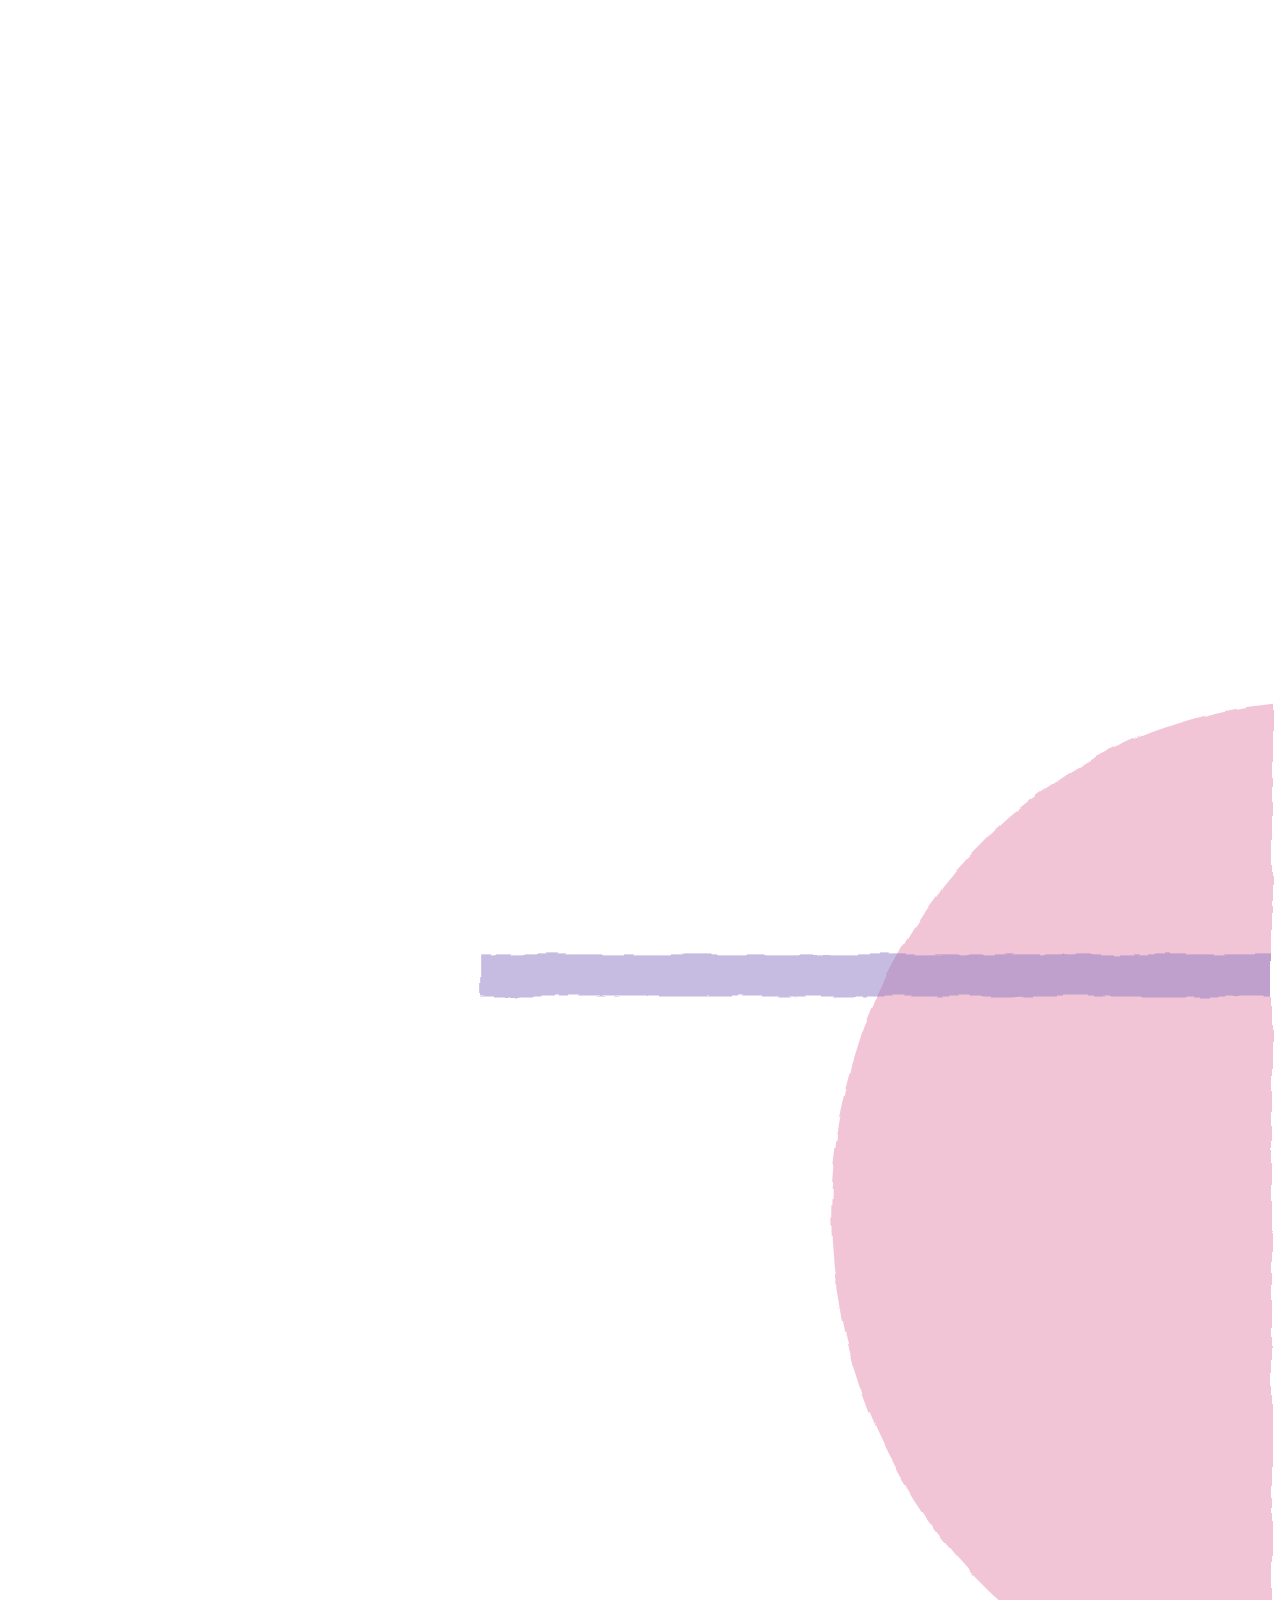
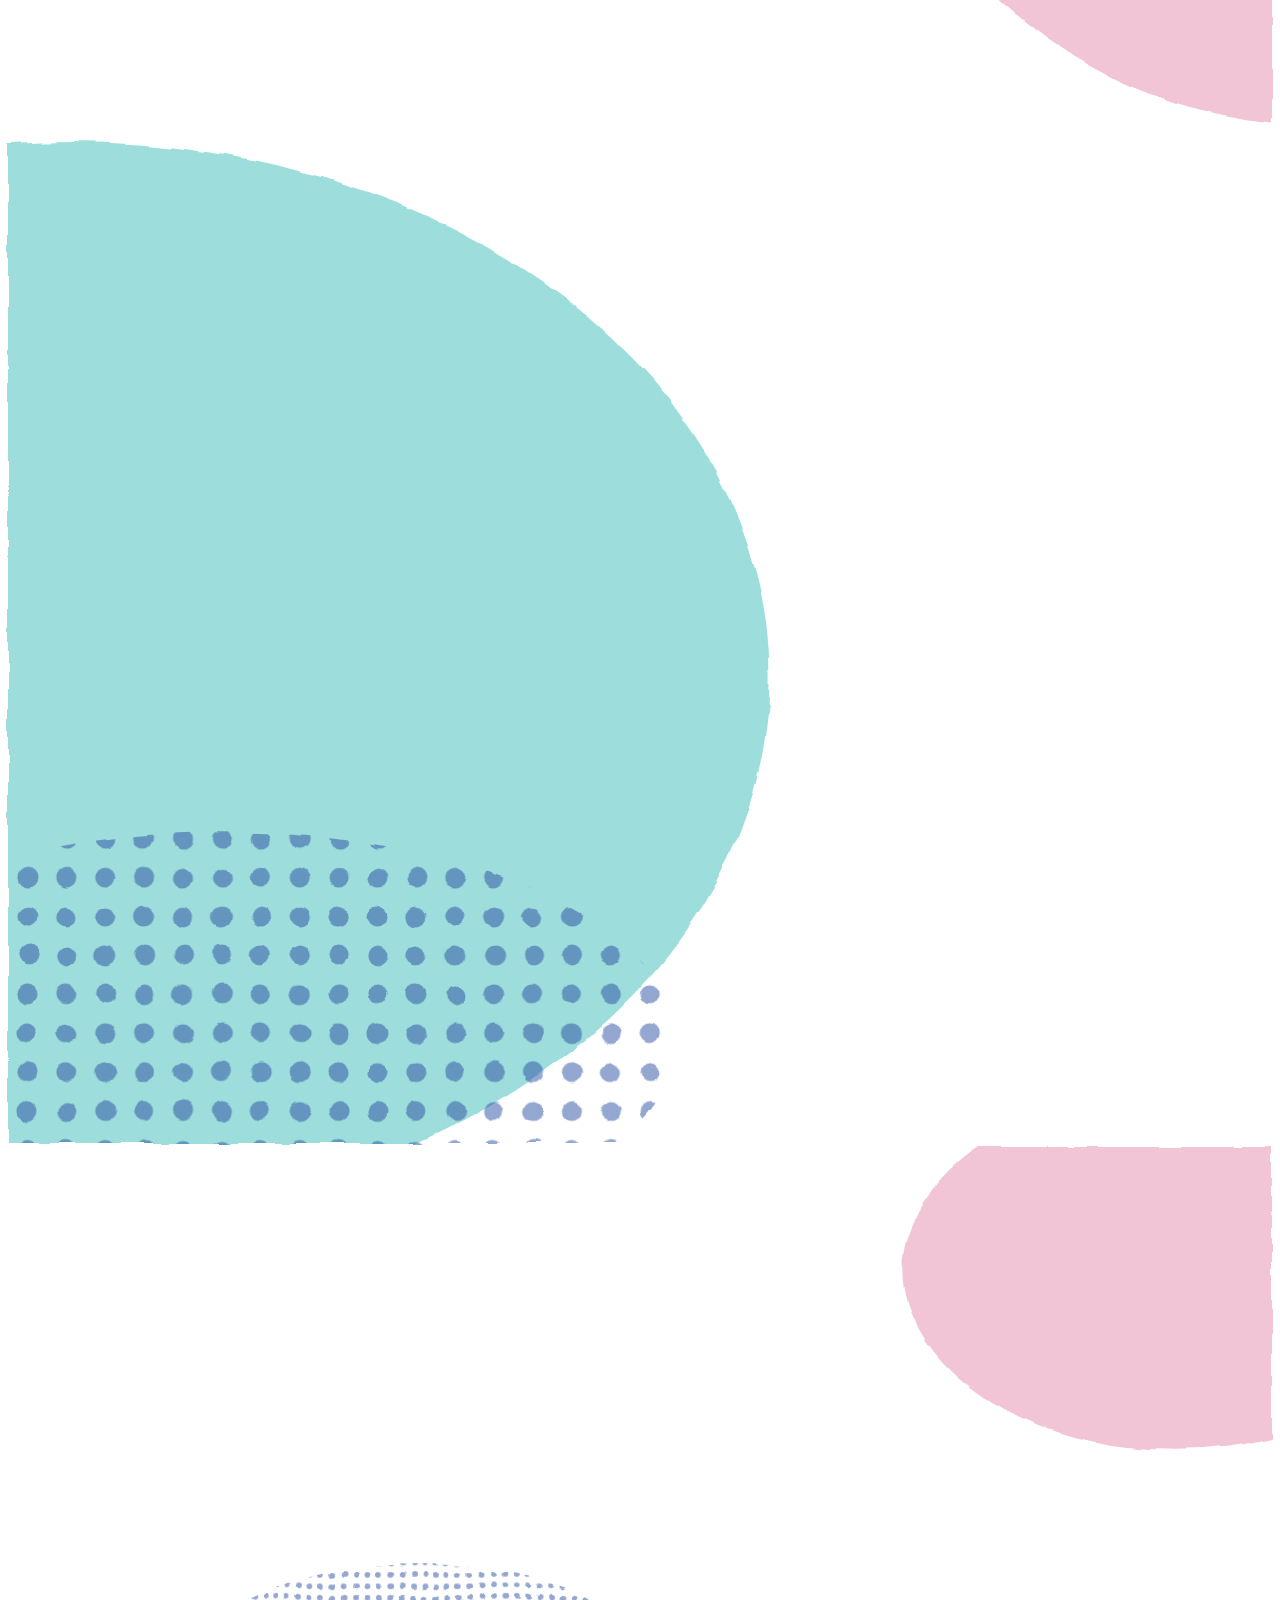
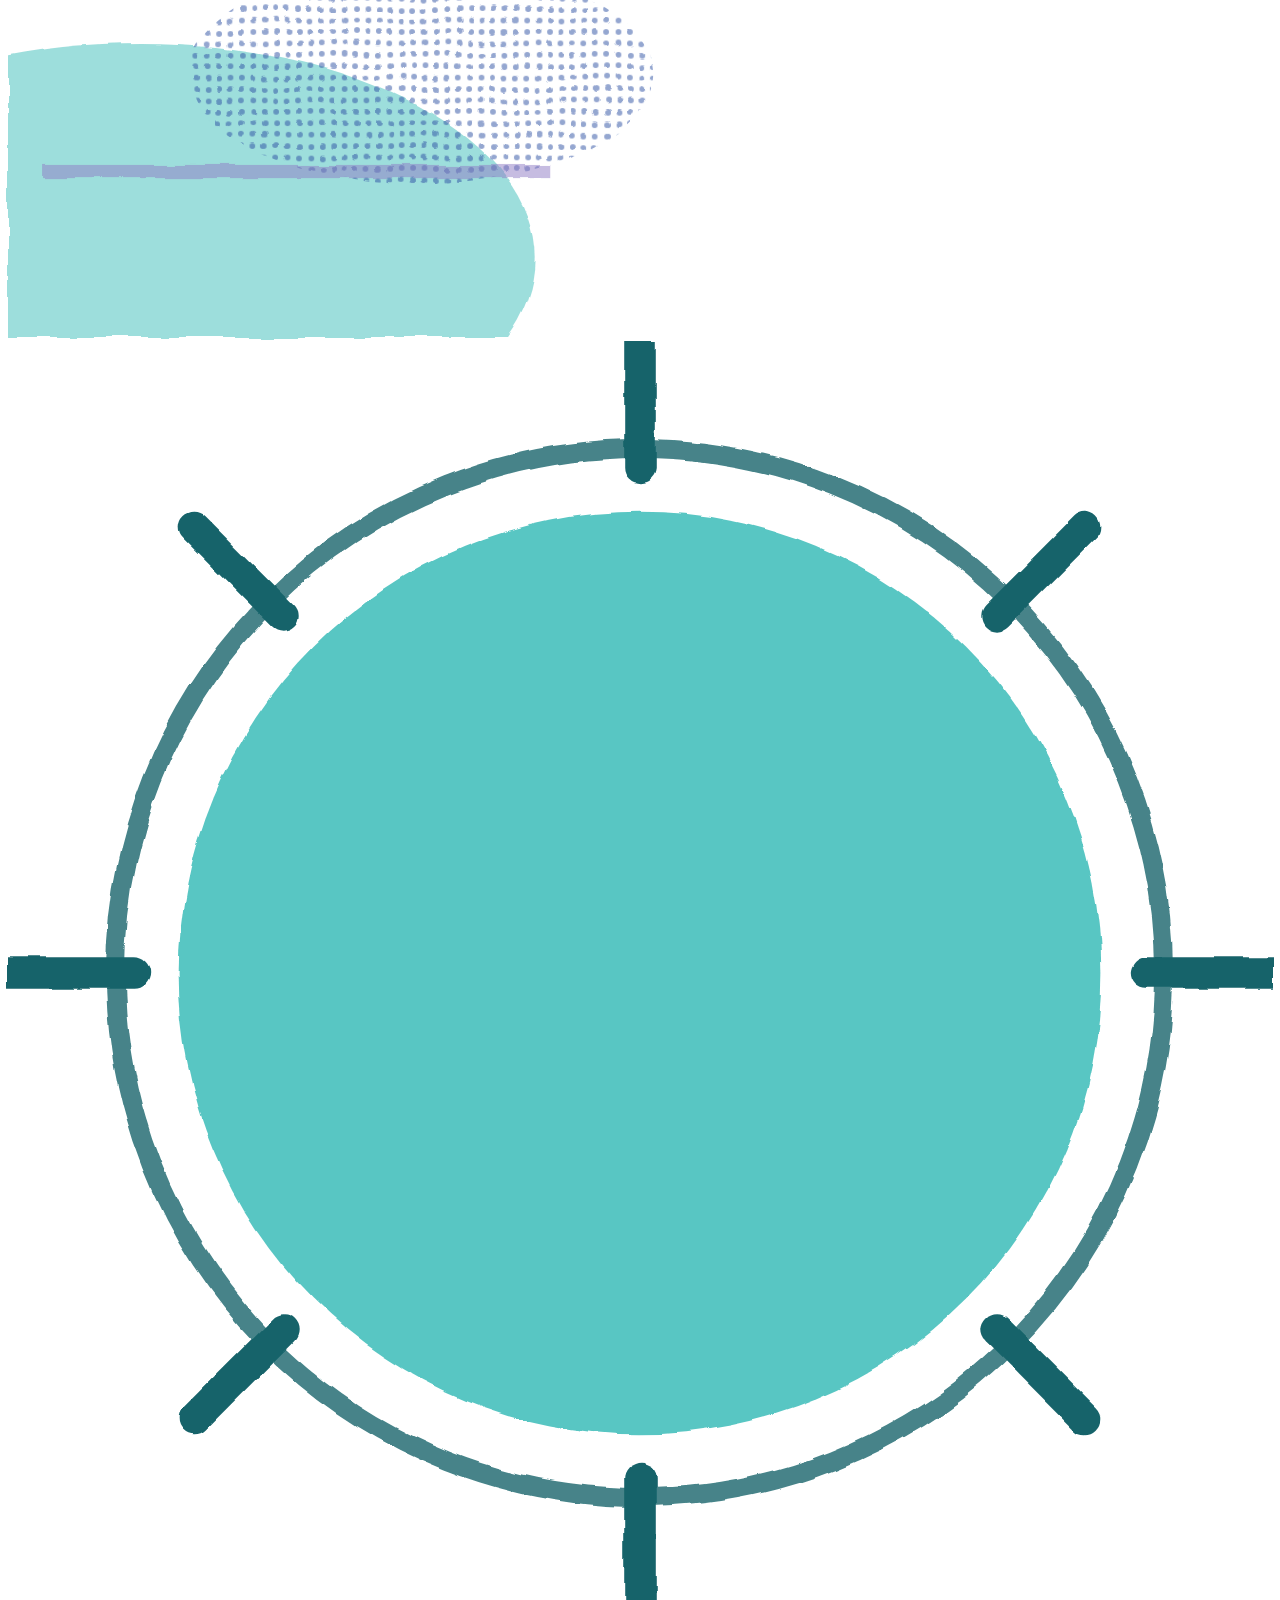
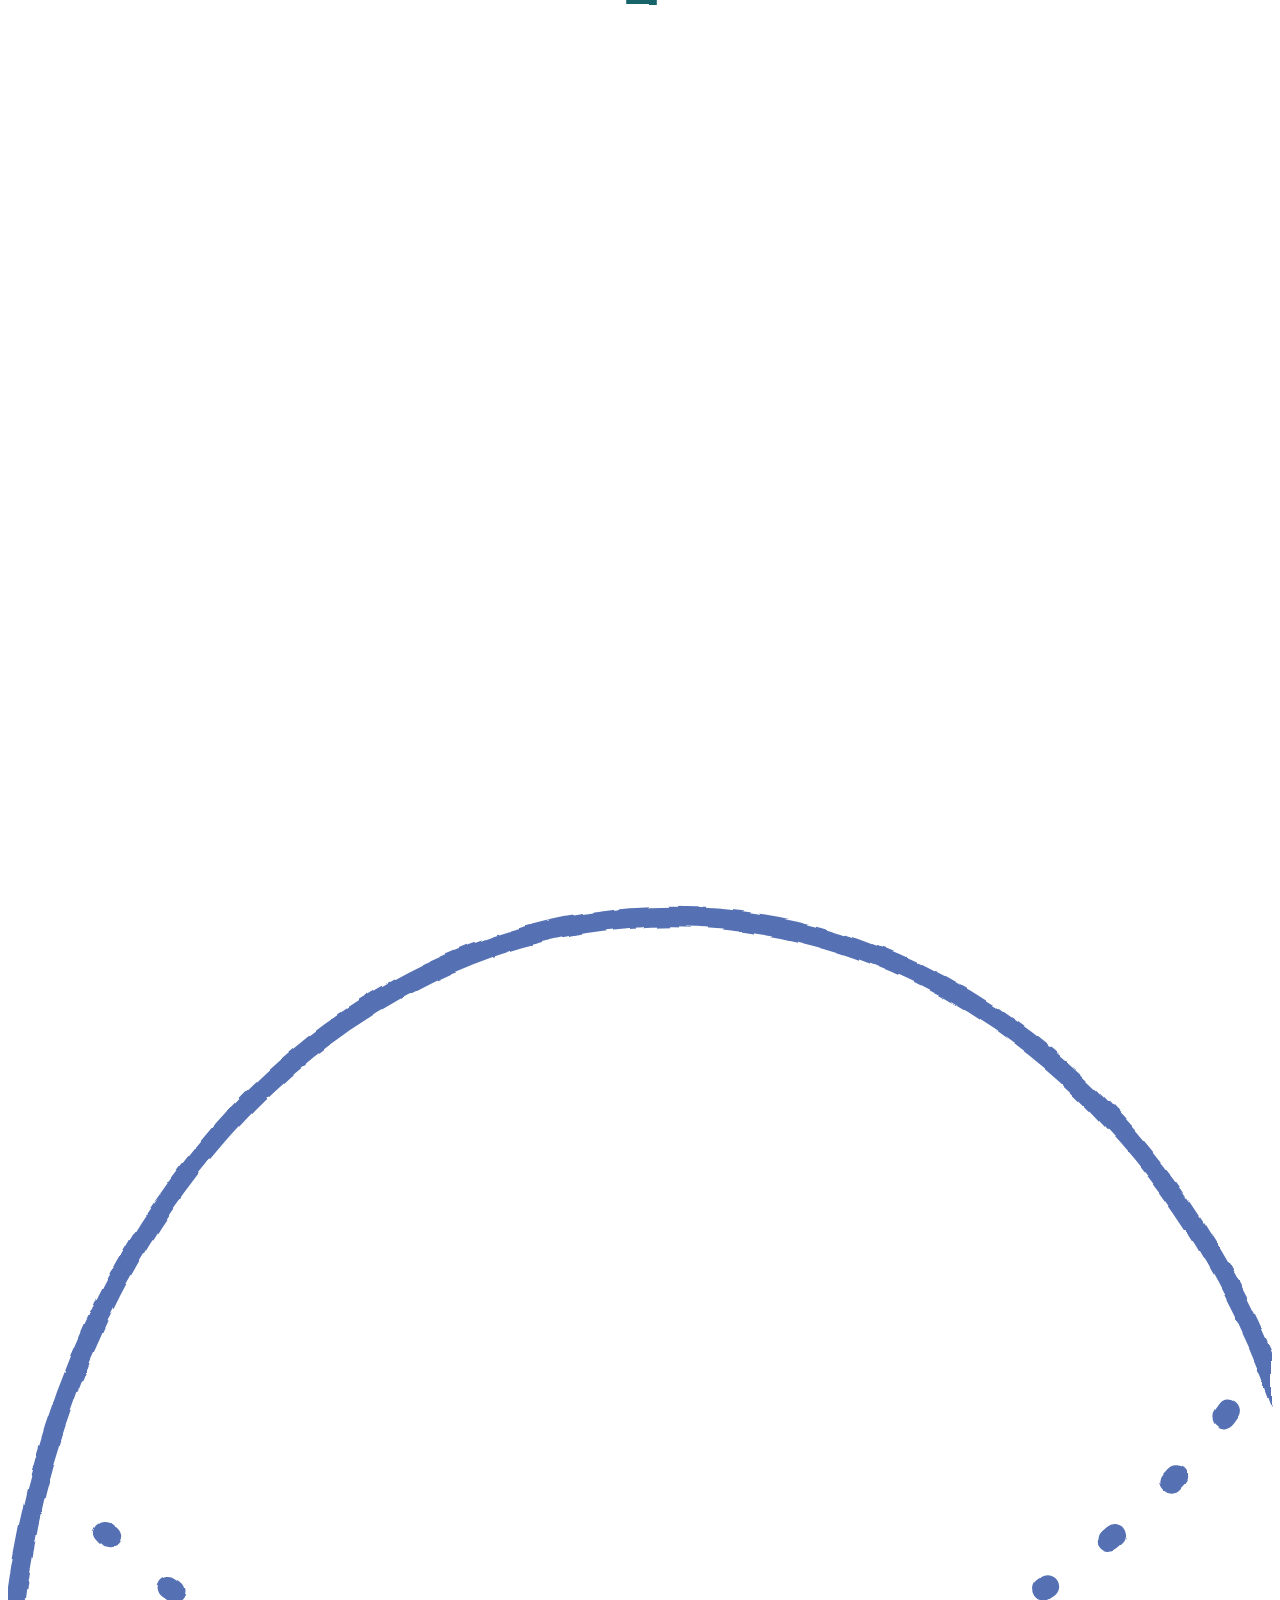
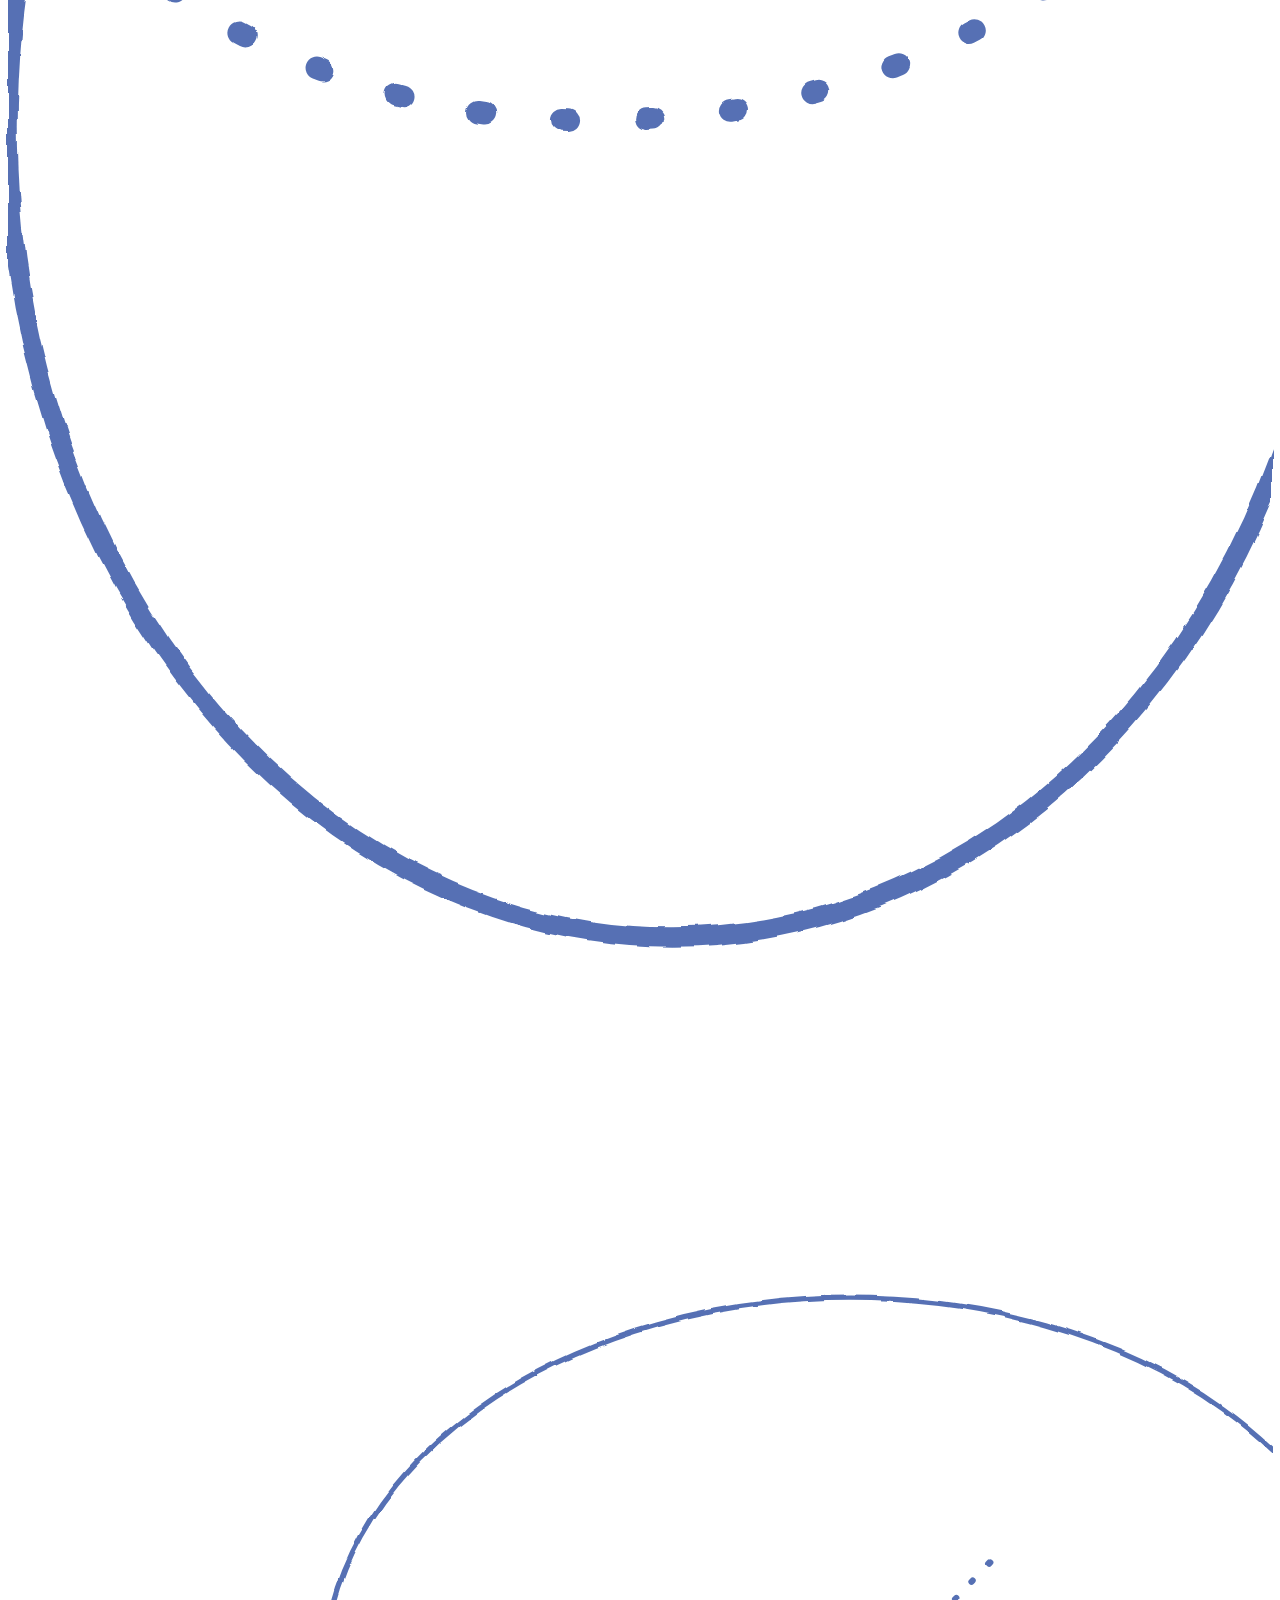
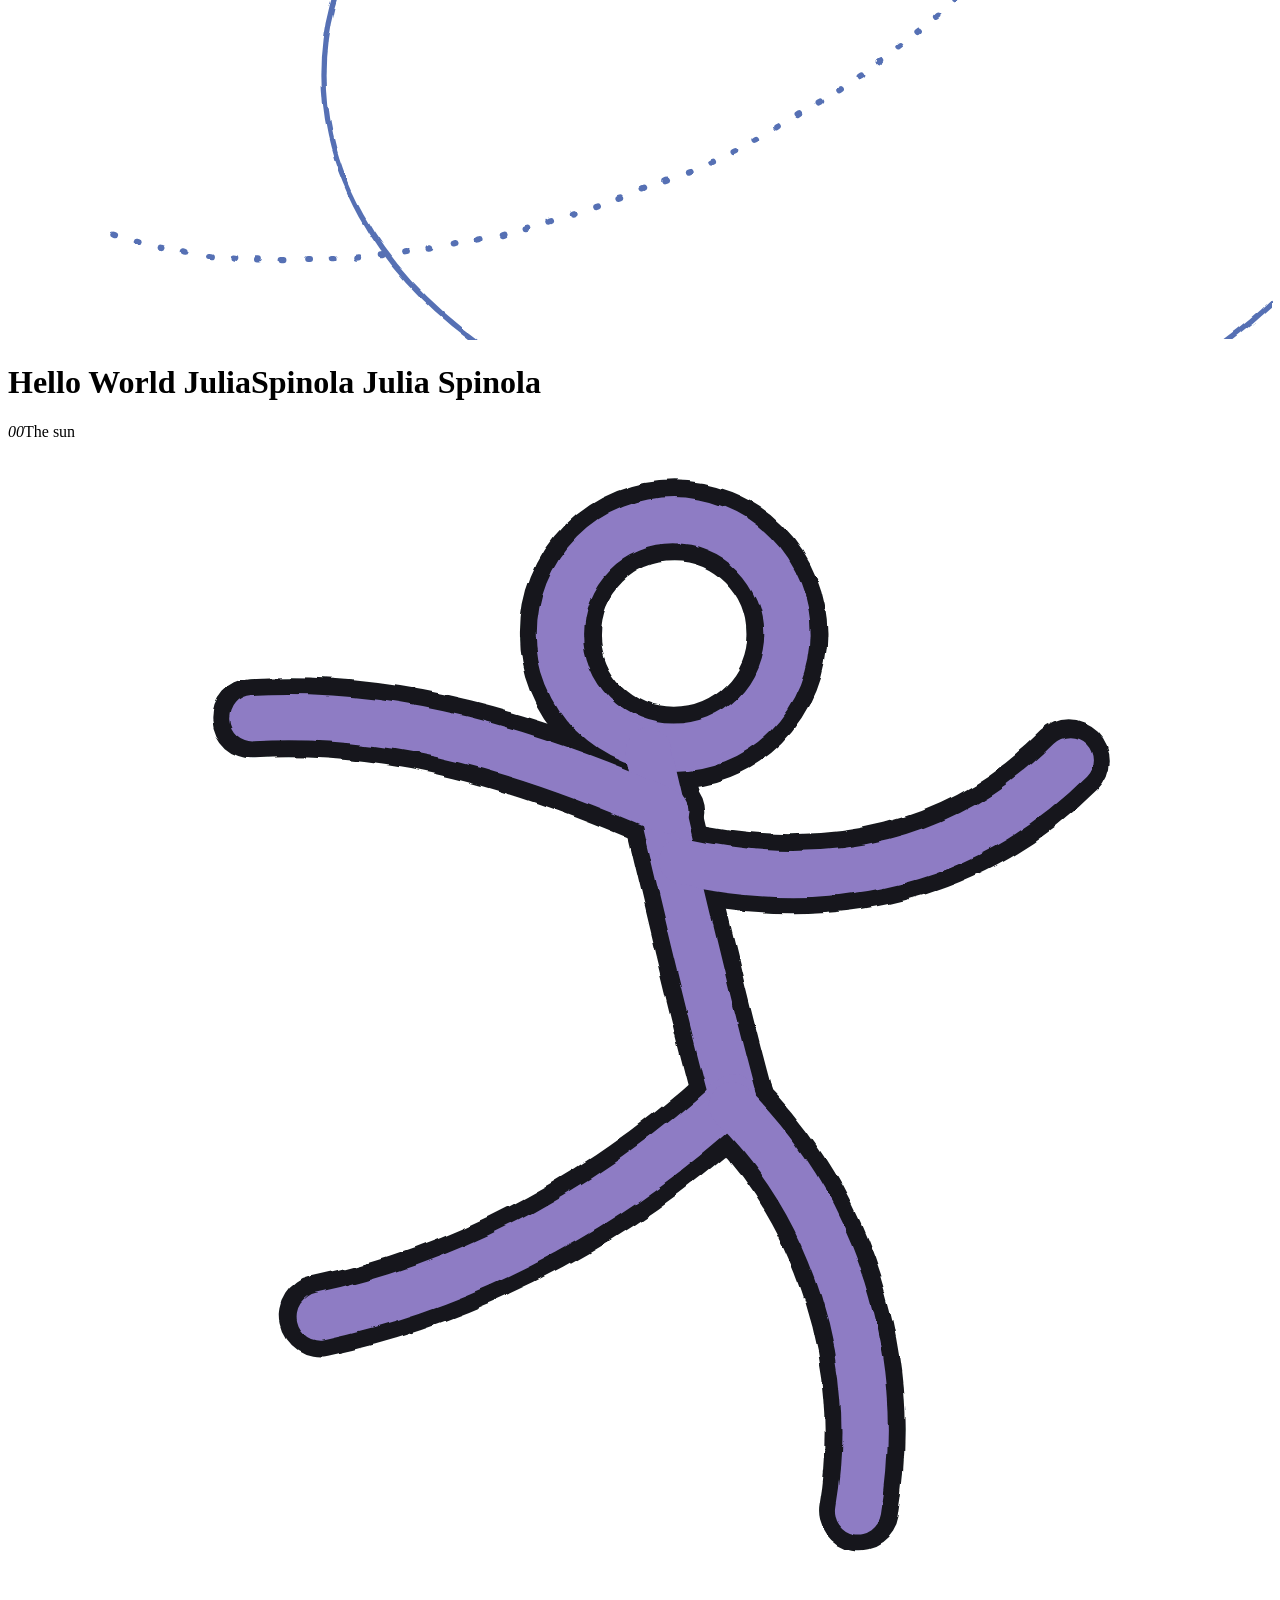
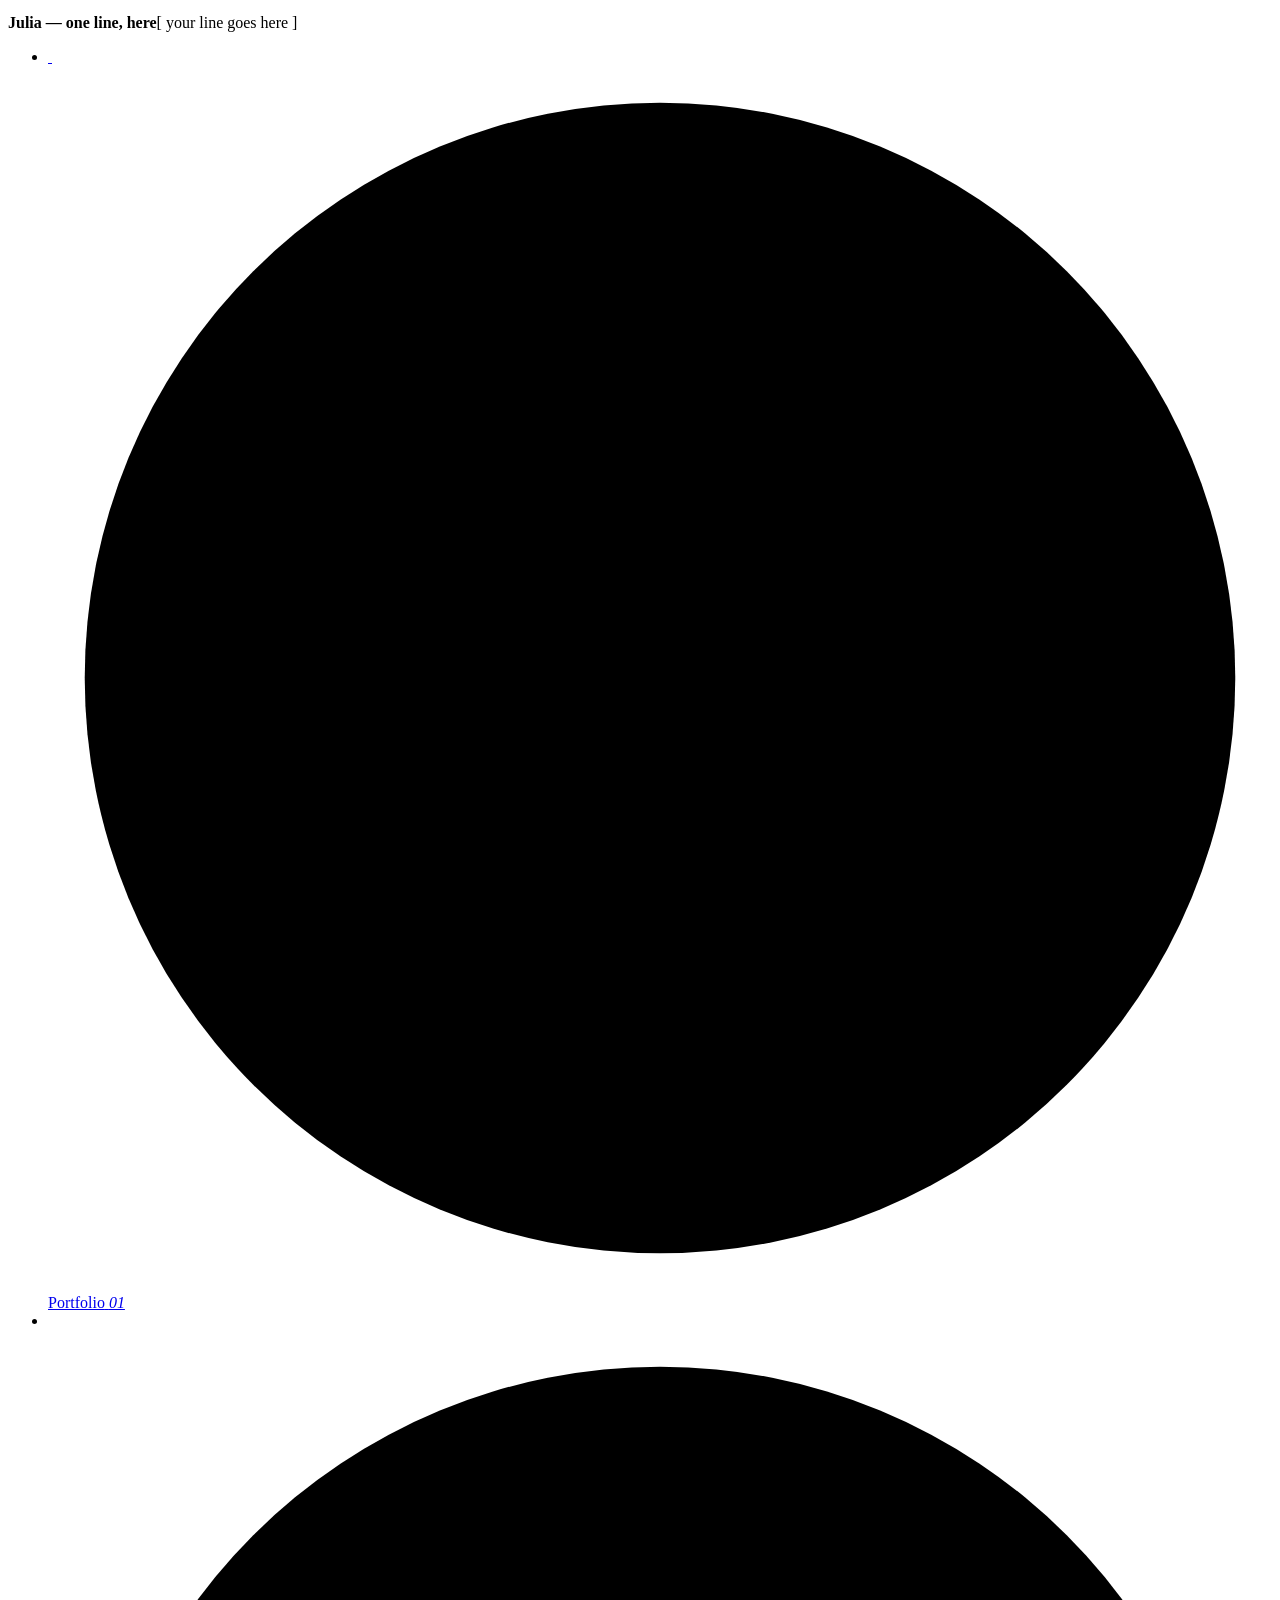
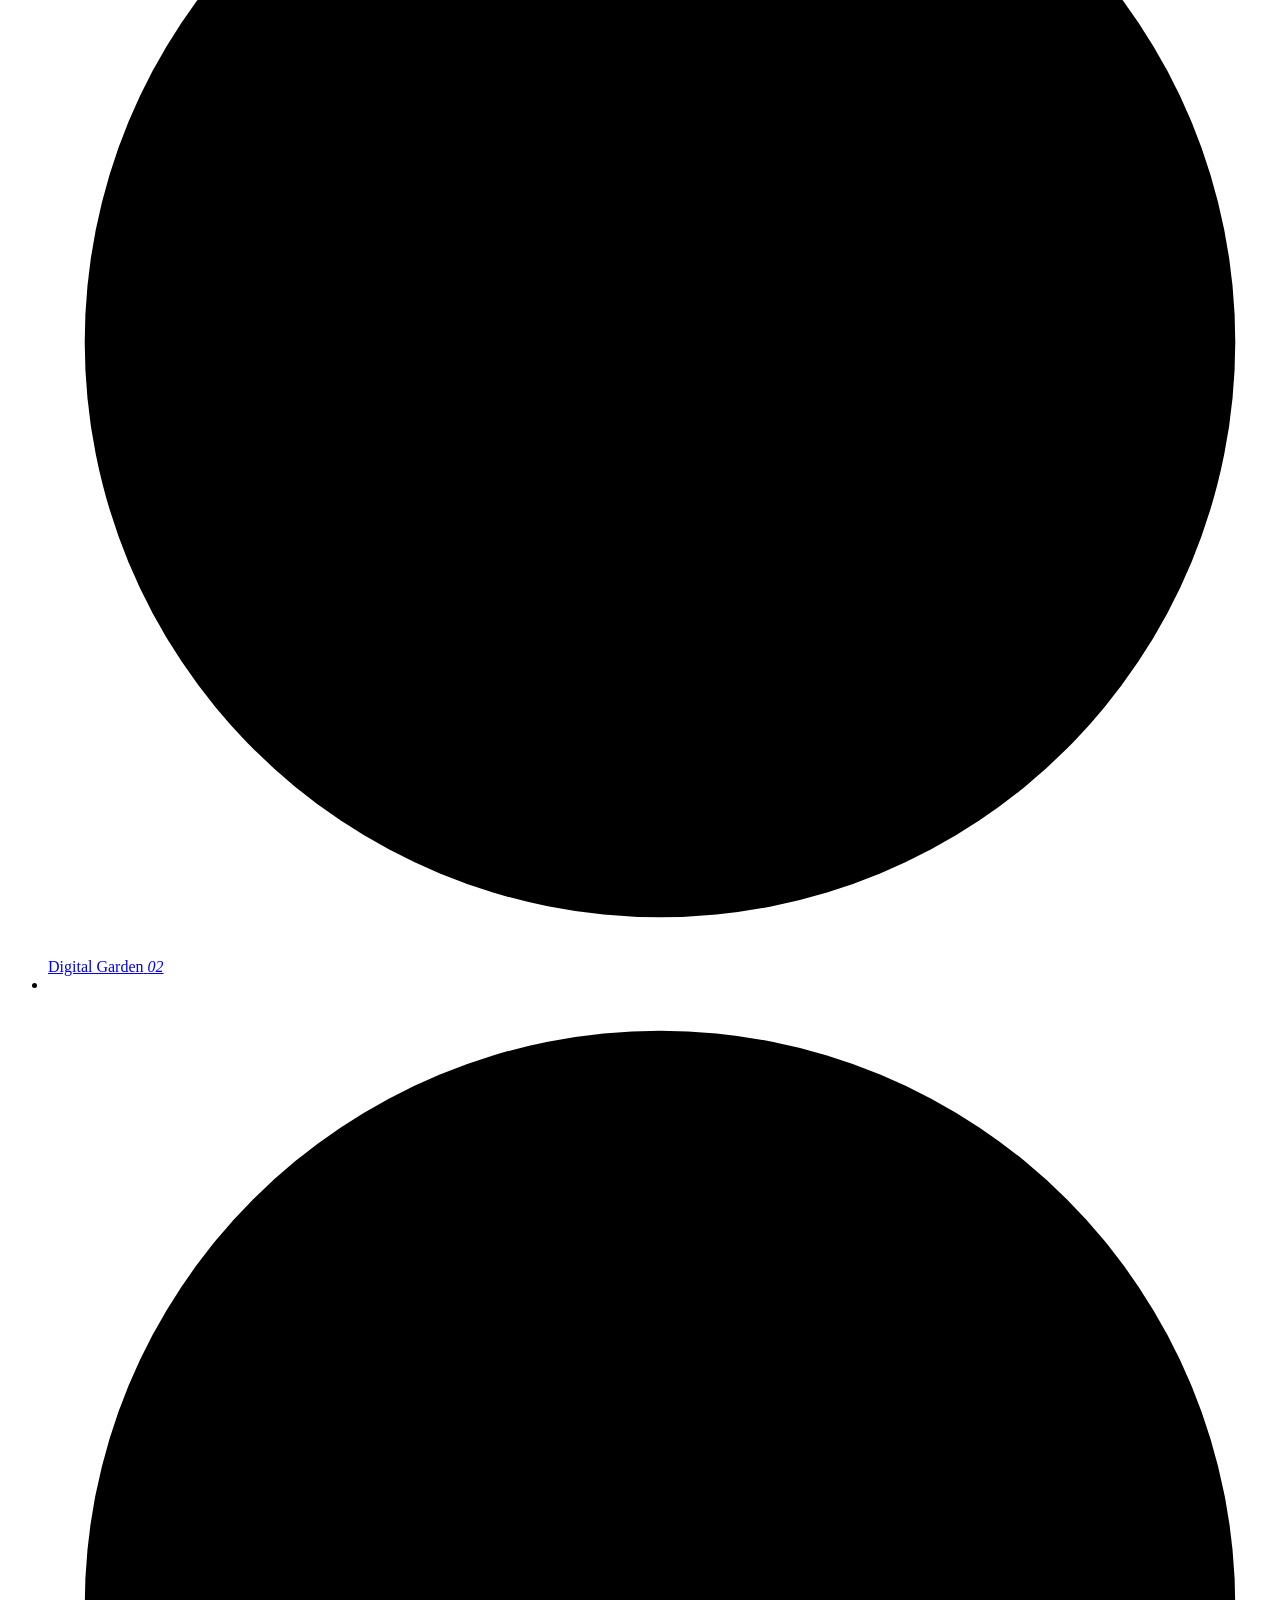
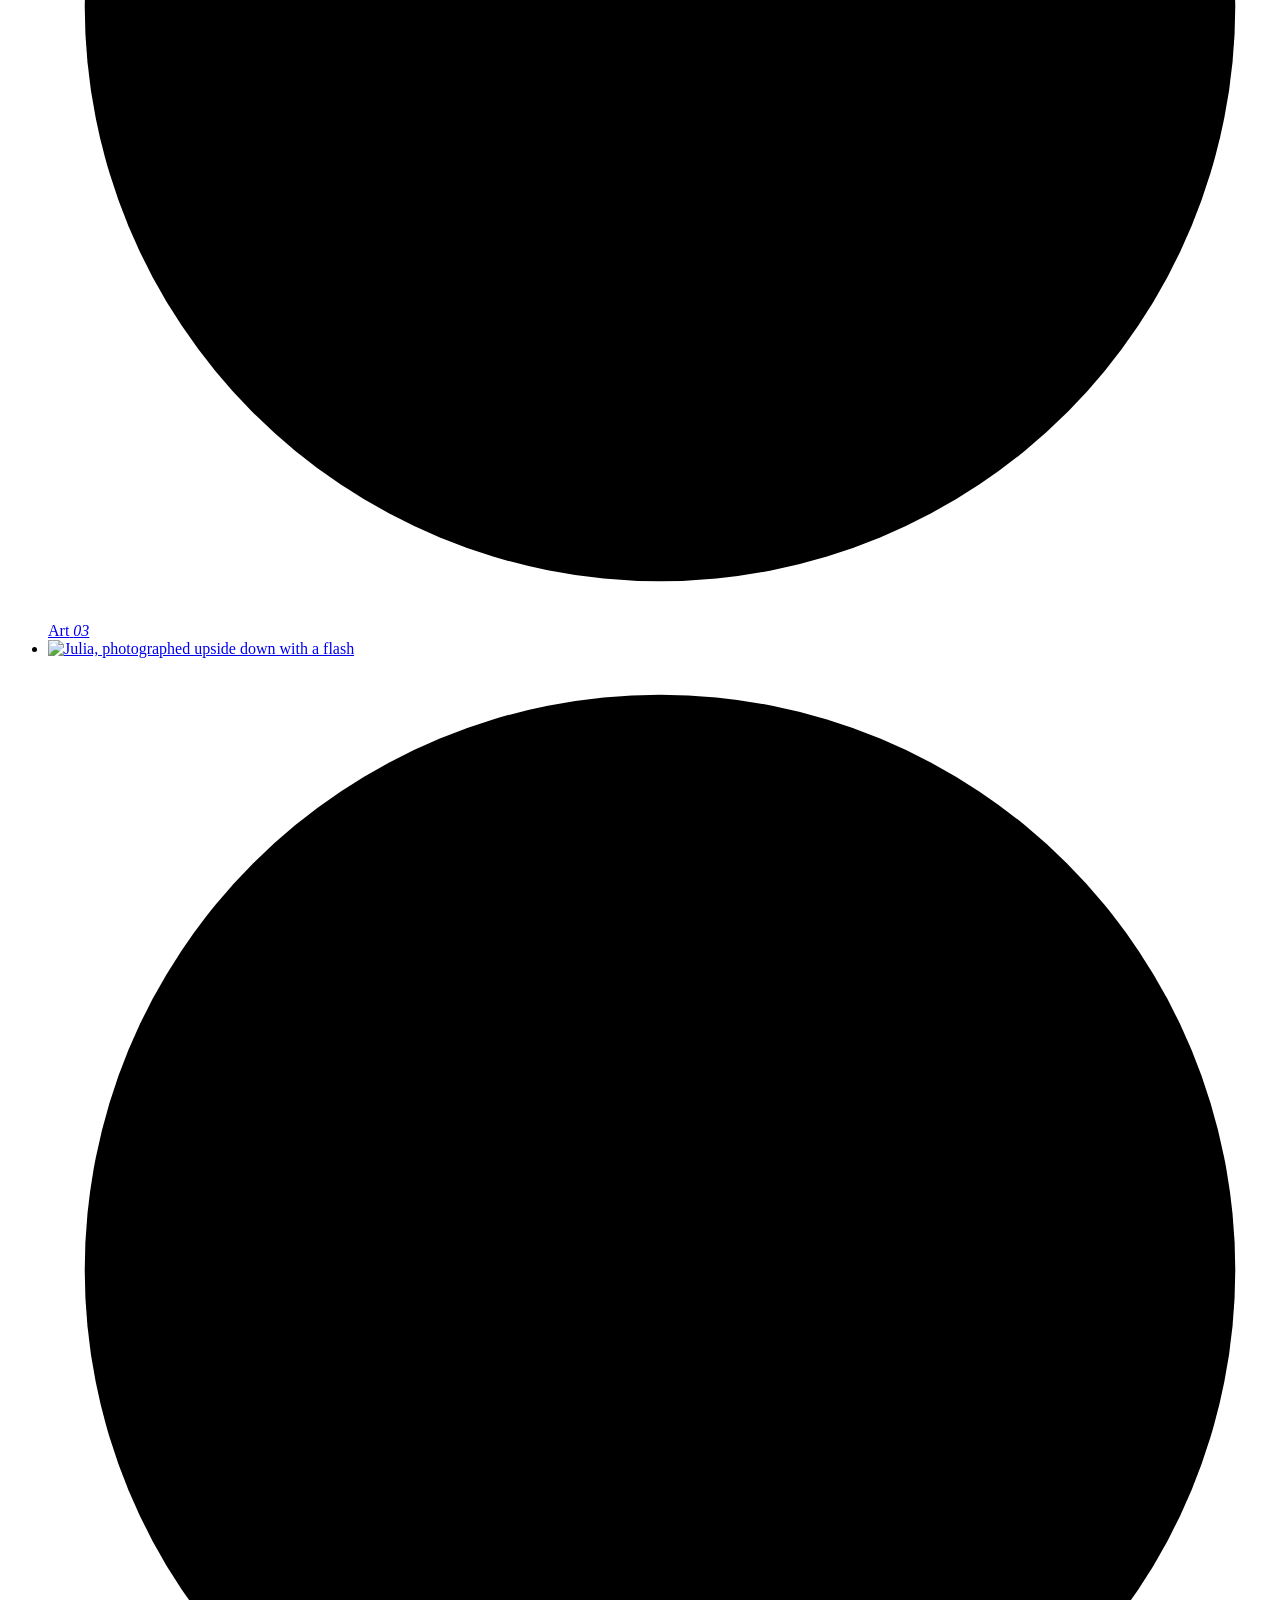
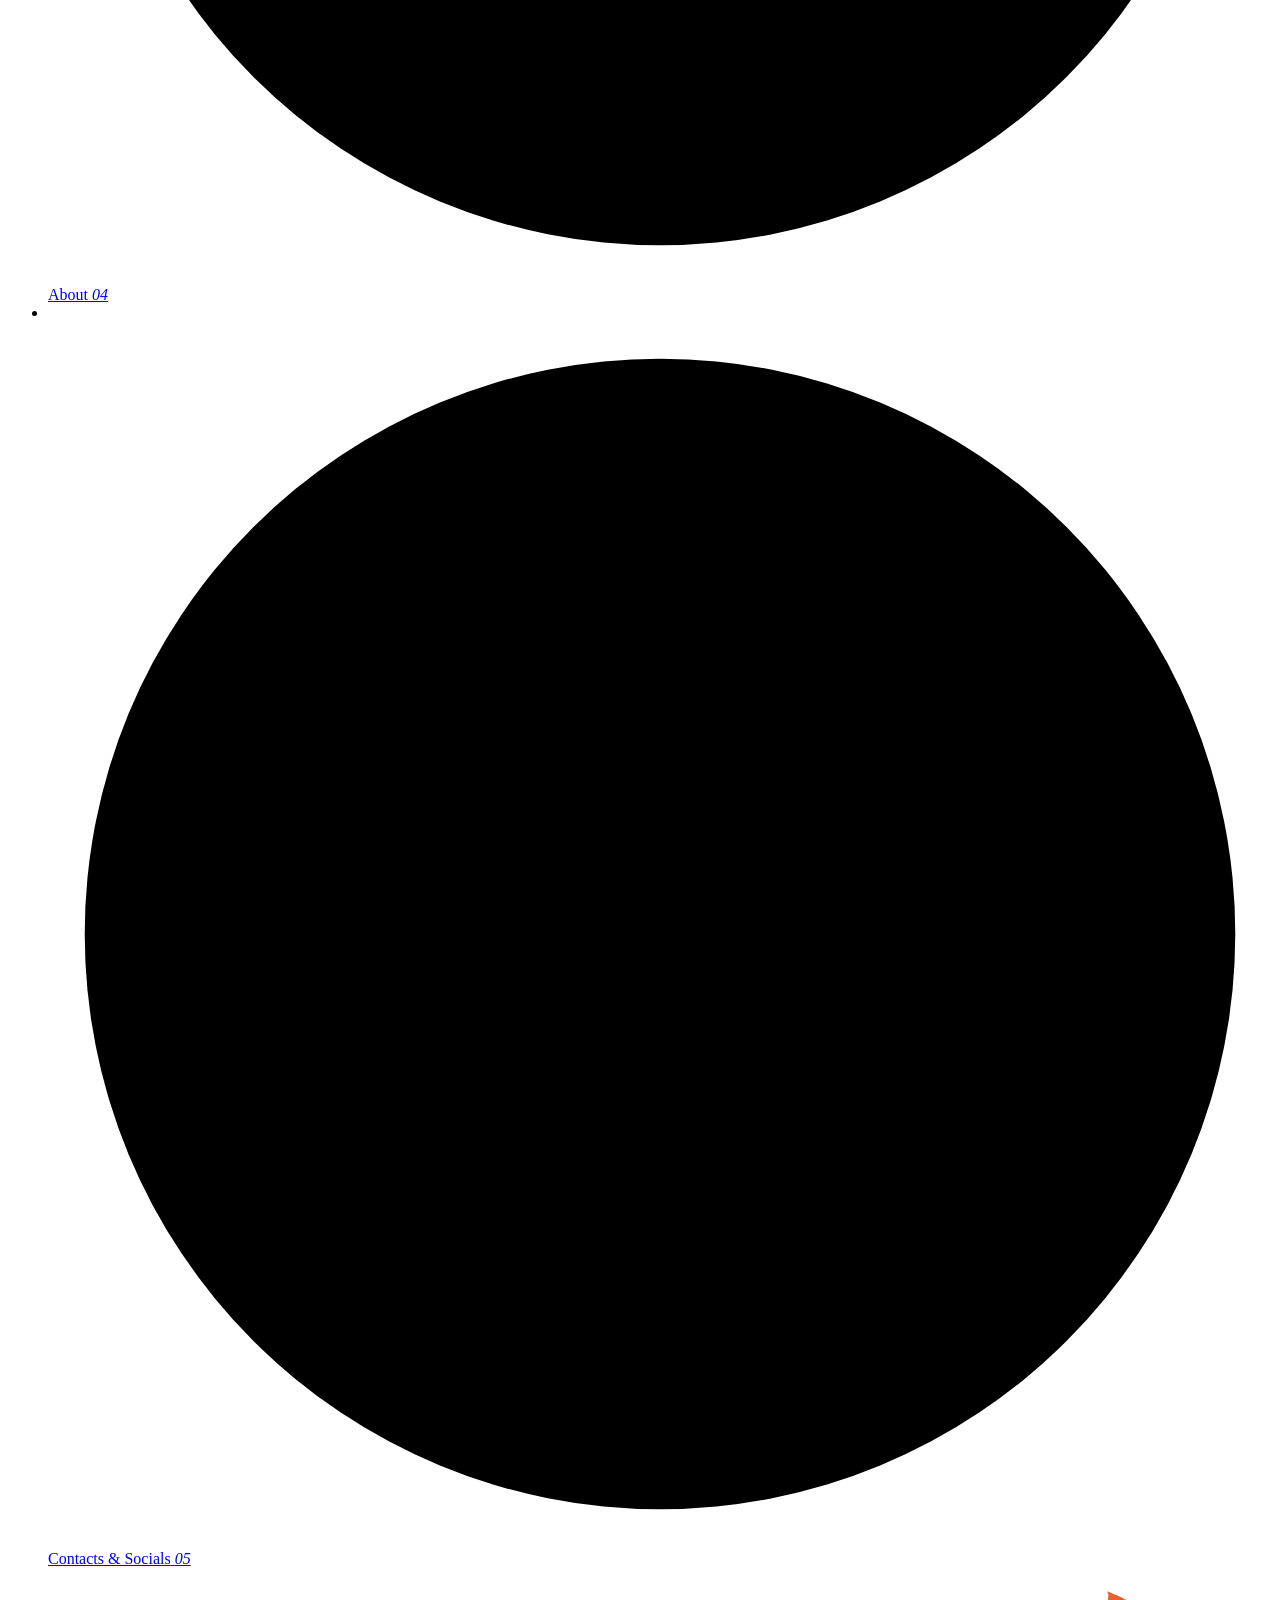
==== index.html @ 81df9d49 "Add files via upload" ====
<!doctype html>
<html lang="en">
<head>
<meta charset="utf-8">
<meta name="viewport" content="width=device-width, initial-scale=1, viewport-fit=cover">
<title>Hello World — Julia Spinola</title>
<meta name="description" content="Hello World. The Julia Spinola system: five planets and two bodies on their way out.">
<link rel="stylesheet" href="/css/base.css">
<link rel="stylesheet" href="/css/home.css">
</head>
<body>

<main class="poster" id="top">
  <div class="ground b"></div>
  <div class="ground"></div>
  <!-- BIG PRINTED SHAPES: the colour on this page is printed, not painted on the field -->
  <div class="riso m" aria-hidden="true">
    <svg viewBox="0 0 390 844" preserveAspectRatio="none" filter="url(#marker)">
      <defs><pattern id="rdm" width="12" height="12" patternUnits="userSpaceOnUse">
        <circle cx="6" cy="6" r="3.1" fill="#2B4EA2"/></pattern></defs>
      <ellipse cx="20" cy="700" rx="215" ry="165" fill="#59C6C3" opacity=".58"/>
      <ellipse cx="404" cy="372" rx="150" ry="158" fill="#E58BAE" opacity=".5"/>
      <ellipse cx="66" cy="812" rx="140" ry="64" fill="url(#rdm)" opacity=".5"/>
      <rect x="146" y="292" width="260" height="13" fill="#8E7BC4" opacity=".5"/>
    </svg>
  </div>
  <div class="riso d" aria-hidden="true">
    <svg viewBox="0 0 1440 900" preserveAspectRatio="none" filter="url(#marker)">
      <defs><pattern id="rdd" width="13" height="13" patternUnits="userSpaceOnUse">
        <circle cx="6.5" cy="6.5" r="3.3" fill="#2B4EA2"/></pattern></defs>
      <ellipse cx="150" cy="810" rx="450" ry="245" fill="#59C6C3" opacity=".58"/>
      <ellipse cx="1330" cy="140" rx="310" ry="205" fill="#E58BAE" opacity=".5"/>
      <ellipse cx="470" cy="600" rx="265" ry="125" fill="url(#rdd)" opacity=".5"/>
      <rect x="40" y="704" width="580" height="15" fill="#8E7BC4" opacity=".5"/>
    </svg>
  </div>

  <!-- THE SUN: her name is the thing everything goes round -->
  <div class="sun" aria-hidden="true">
    <svg viewBox="0 0 400 400" filter="url(#marker)">
      <g class="rays" fill="none" stroke="#17646B" stroke-width="10" stroke-linecap="round">
        <path d="M200 40 V0"/><path d="M313 87 L341 59"/><path d="M360 200 H400"/>
        <path d="M313 313 L341 341"/><path d="M200 360 V400"/><path d="M87 313 L59 341"/>
        <path d="M40 200 H0"/><path d="M87 87 L59 59"/>
      </g>
      <circle cx="200" cy="200" r="146" fill="#59C6C3"/>
      <circle cx="200" cy="200" r="166" fill="none" stroke="#17646B" stroke-width="6" opacity=".8"/>
    </svg>
  </div>

  <!-- ORBIT SCRAWL: marker, not maths -->
  <div class="scrawl m" aria-hidden="true">
    <svg viewBox="0 0 390 844" preserveAspectRatio="none" filter="url(#marker)">
      <g fill="none" stroke="#2B4EA2" stroke-linecap="round" opacity=".8">
        <ellipse cx="205" cy="530" rx="205" ry="250" stroke-width="6"/>
        <path d="M30 470 C120 560 300 545 378 430" stroke-width="7" stroke-dasharray="2 24"/>
      </g>
    </svg>
  </div>
  <div class="scrawl d" aria-hidden="true">
    <svg viewBox="0 0 1440 900" preserveAspectRatio="none" filter="url(#marker)">
      <g fill="none" stroke="#2B4EA2" stroke-linecap="round" opacity=".8">
        <ellipse cx="960" cy="600" rx="600" ry="430" stroke-width="6"/>
        <path d="M120 780 C420 880 900 720 1120 470" stroke-width="7" stroke-dasharray="2 26"/>
      </g>
    </svg>
  </div>

  <h1 class="wordmark">
    <span class="hw">Hello World</span>
    <span class="nm" aria-hidden="true"><span data-t="Julia">Julia</span><span data-t="Spinola">Spinola</span></span>
    <span class="hid">Julia Spinola</span>
  </h1>
  <p class="sub"><em>00</em>The sun</p>

  <!-- the figure, over the type, unbothered -->
  <div class="figure" aria-hidden="true">
    <svg viewBox="0 0 300 270" filter="url(#marker)">
      <g fill="none" stroke-linecap="round" stroke-linejoin="round">
        <g stroke="#14181B" stroke-width="19">
          <circle cx="158" cy="42" r="27"/>
          <path d="M152 70 C160 104 166 130 172 152"/>
          <path d="M156 84 C124 70 92 60 58 62"/>
          <path d="M160 96 C196 104 228 96 252 72"/>
          <path d="M172 152 C146 176 112 196 74 204"/>
          <path d="M172 154 C196 178 208 214 202 250"/>
        </g>
        <g stroke="#8E7BC4" stroke-width="11">
          <circle cx="158" cy="42" r="27"/>
          <path d="M152 70 C160 104 166 130 172 152"/>
          <path d="M156 84 C124 70 92 60 58 62"/>
          <path d="M160 96 C196 104 228 96 252 72"/>
          <path d="M172 152 C146 176 112 196 74 204"/>
          <path d="M172 154 C196 178 208 214 202 250"/>
        </g>
      </g>
    </svg>
  </div>

  <p class="say"><b>Julia — one line, here</b>[ your line goes here ]</p>

  <ul class="bodies">
    <li class="body" id="b-portfolio">
      <a href="/portfolio/">
        <span class="disc m-riso"></span>
        <span class="moon m1"><img src="/assets/img/seikyu.jpg" alt=""></span>
        <span class="moon m2"><img src="/assets/img/duskfade.jpg" alt=""></span>
        <svg class="ring" viewBox="0 0 100 100" aria-hidden="true"><circle cx="50" cy="50" r="47"/></svg>
        <span class="lab" data-t="Portfolio">Portfolio</span>
        <i class="n">01</i>
      </a>
    </li>

    <li class="body" id="b-garden">
      <a href="/garden/">
        <span class="disc m-cut" style="--tint:var(--moss)"><img src="/assets/img/digitalgarden.png" alt=""></span>
        <svg class="ring" viewBox="0 0 100 100" aria-hidden="true"><circle cx="50" cy="50" r="47"/></svg>
        <span class="lab" data-t="Digital
Garden">Digital
Garden</span>
        <i class="n">02</i>
      </a>
    </li>

    <li class="body" id="b-art">
      <a href="/art/">
        <span class="disc m-cut" style="--tint:var(--aqua)"><img src="/assets/img/art.png" alt=""></span>
        <svg class="ring" viewBox="0 0 100 100" aria-hidden="true"><circle cx="50" cy="50" r="47"/></svg>
        <span class="lab" data-t="Art">Art</span>
        <i class="n">03</i>
      </a>
    </li>

    <li class="body" id="b-about">
      <a href="/about/">
        <span class="disc m-photo"><img src="/assets/img/julia.jpg" alt="Julia, photographed upside down with a flash"></span>
        <svg class="ring" viewBox="0 0 100 100" aria-hidden="true"><circle cx="50" cy="50" r="47"/></svg>
        <span class="lab" data-t="About">About</span>
        <i class="n">04</i>
      </a>
    </li>

    <li class="body" id="b-contact">
      <a href="/contact/">
        <span class="disc m-cut" style="--tint:var(--lilac)"><img src="/assets/img/contactsandsocials.png" alt=""></span>
        <svg class="ring" viewBox="0 0 100 100" aria-hidden="true"><circle cx="50" cy="50" r="47"/></svg>
        <span class="lab" data-t="Contacts
&amp; Socials">Contacts
&amp; Socials</span>
        <i class="n">05</i>
      </a>
    </li>
  </ul>

  <!-- LEAVING THE SYSTEM -->
  <a class="gone" id="g-sub" href="https://juliaspinola.substack.com/">
    <svg viewBox="0 0 200 40" aria-hidden="true" filter="url(#marker)">
      <path class="trail" d="M2 31 C60 31 120 22 175 13"/>
      <path d="M174 1 L199 13 L172 26 Z" fill="#E9612F"/>
    </svg>
    <span class="tag">Pure of Heart<i>Substack ↗ leaving</i></span>
  </a>

  <a class="gone" id="g-bts" href="https://www.beyondtomorrowstudios.com/">
    <svg viewBox="0 0 200 40" aria-hidden="true" filter="url(#marker)">
      <path class="trail" d="M2 31 C60 31 120 22 175 13"/>
      <path d="M174 1 L199 13 L172 26 Z" fill="#E9612F"/>
    </svg>
    <span class="tag" style="transform:rotate(180deg)">Beyond Tomorrow<i>Studios ↗ leaving</i></span>
  </a>

  <div class="grit" aria-hidden="true"></div>

</main>

<svg width="0" height="0" style="position:absolute" aria-hidden="true" focusable="false">
  <defs>
    <filter id="marker" x="-25%" y="-25%" width="150%" height="150%">
      <feTurbulence type="fractalNoise" baseFrequency="0.021" numOctaves="3" seed="11" result="t"/>
      <feDisplacementMap in="SourceGraphic" in2="t" scale="7" xChannelSelector="R" yChannelSelector="G"/>
    </filter>
    <filter id="chew" x="-10%" y="-10%" width="120%" height="120%">
      <feTurbulence type="fractalNoise" baseFrequency="0.055" numOctaves="2" seed="4" result="t"/>
      <feDisplacementMap in="SourceGraphic" in2="t" scale="3.4" xChannelSelector="R" yChannelSelector="G" result="d"/>
      <feTurbulence type="fractalNoise" baseFrequency="0.62" numOctaves="1" seed="9" result="g"/>
      <feColorMatrix in="g" type="matrix" values="0 0 0 0 0 0 0 0 0 0 0 0 0 0 0 1.4 0 0 0 -1.06" result="m"/>
      <feComposite in="d" in2="m" operator="out"/>
    </filter>
  </defs>
</svg>
<script src="/js/home.js"></script>
</body>
</html>
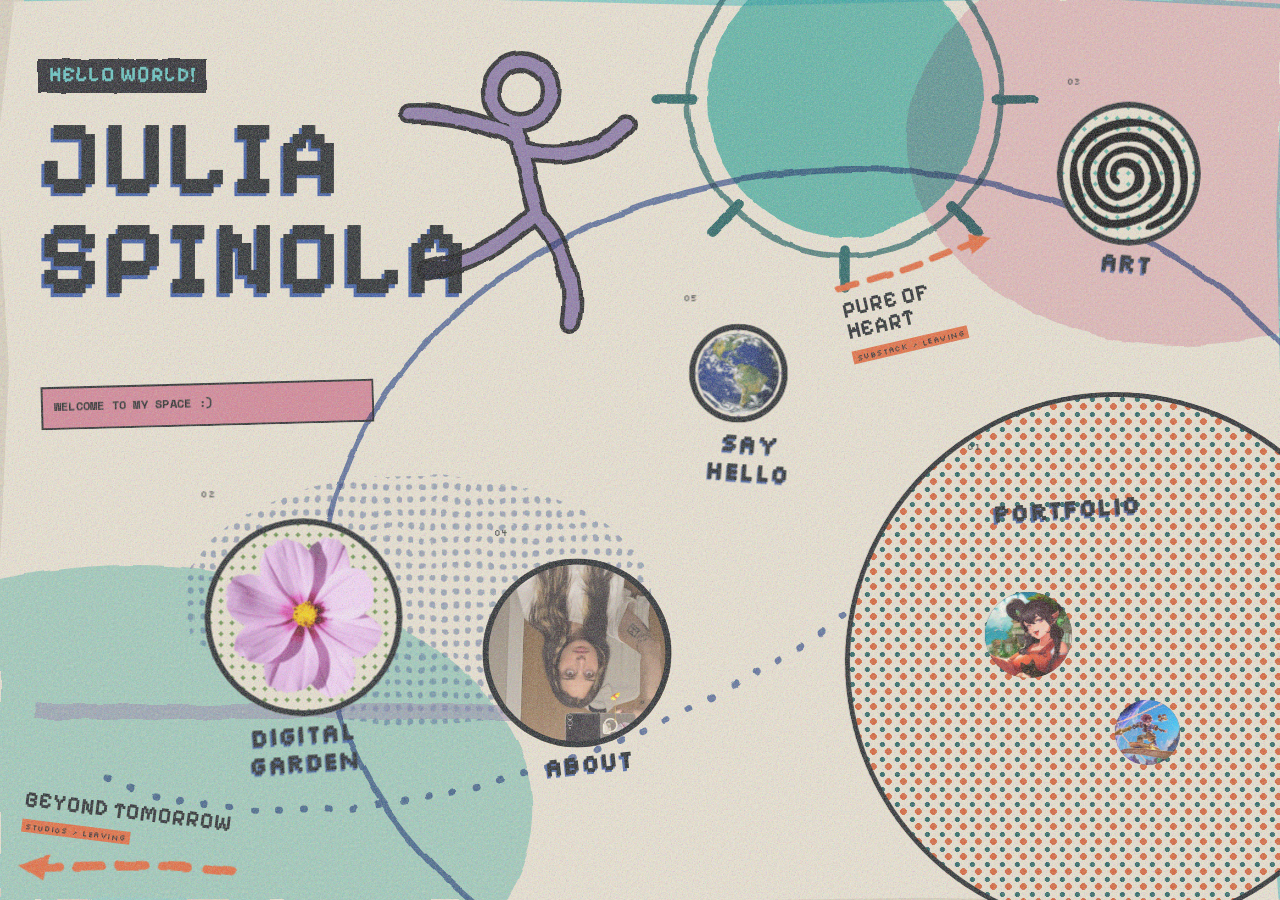
==== commit 3570c5e0: "Hello World: her words, and the planets are clickable" ====
--- a/index.html
+++ b/index.html
@@ -67,11 +67,10 @@
   </div>
 
   <h1 class="wordmark">
-    <span class="hw">Hello World</span>
+    <span class="hw">Hello World!</span>
     <span class="nm" aria-hidden="true"><span data-t="Julia">Julia</span><span data-t="Spinola">Spinola</span></span>
     <span class="hid">Julia Spinola</span>
   </h1>
-  <p class="sub"><em>00</em>The sun</p>
 
   <!-- the figure, over the type, unbothered -->
   <div class="figure" aria-hidden="true">
@@ -97,7 +96,7 @@
     </svg>
   </div>
 
-  <p class="say"><b>Julia — one line, here</b>[ your line goes here ]</p>
+  <p class="say">welcome to my space :)</p>
 
   <ul class="bodies">
     <li class="body" id="b-portfolio">
@@ -144,9 +143,7 @@
       <a href="/contact/">
         <span class="disc m-cut" style="--tint:var(--lilac)"><img src="/assets/img/contactsandsocials.png" alt=""></span>
         <svg class="ring" viewBox="0 0 100 100" aria-hidden="true"><circle cx="50" cy="50" r="47"/></svg>
-        <span class="lab" data-t="Contacts
-&amp; Socials">Contacts
-&amp; Socials</span>
+        <span class="lab" data-t="Say hello">Say hello</span>
         <i class="n">05</i>
       </a>
     </li>
--- a/css/base.css
+++ b/css/base.css
@@ -0,0 +1,110 @@
+/* ═══════════════════════════════════════════════════════════════════════════
+   BASE — the shared world.
+
+   Everything both pages agree on lives here: the palette, the faces, the
+   paper, the grain, the misregistration, the type roles, the pill, the
+   focus ring, stillness. Change the paper texture once here and it changes
+   on every page.
+
+   Where a page needs a different *value* of a shared rule (a different
+   paper colour, a slightly lighter grain), the rule stays here and the page
+   overrides the custom property. Do not fork the rule.
+   ═══════════════════════════════════════════════════════════════════════════ */
+
+/* ── FACES ───────────────────────────────────────────────────────────────── */
+@font-face{font-family:'Pixelify Sans';font-style:normal;font-weight:700;font-display:swap;src:url(../assets/fonts/pixelify-sans-700-v3.woff2) format('woff2')}
+@font-face{font-family:'Silkscreen';font-style:normal;font-weight:400;font-display:swap;src:url(../assets/fonts/silkscreen-400.woff2) format('woff2')}
+@font-face{font-family:'Space Mono';font-style:normal;font-weight:400;font-display:swap;src:url(../assets/fonts/space-mono-400.woff2) format('woff2')}
+@font-face{font-family:'Space Mono';font-style:normal;font-weight:700;font-display:swap;src:url(../assets/fonts/space-mono-700.woff2) format('woff2')}
+
+/* ── INK ─────────────────────────────────────────────────────────────────── */
+:root{
+  --paper:#EFE6D2;   /* warm cream — the ground. portfolio overrides to aqua */
+  --paper-2:#E3D7BE; /* deeper paper, shadow, second riso pass */
+  --cream:#EFE6D2;   /* the hello world ground, printed elsewhere as a shape */
+  --ink:#14181B;
+  --teal:#17646B;
+  --aqua:#59C6C3;
+  --blue:#2B4EA2;    /* the offset / ghost colour */
+  --lilac:#8E7BC4;
+  --coral:#E9612F;   /* signal: this link leaves the site */
+  --pink:#E58BAE;
+  --moss:#6C9E52;
+  --grey:#55686C;    /* listed, not live */
+  --display:'Pixelify Sans','Silkscreen','Courier New',monospace;
+  --micro:'Silkscreen','Courier New',monospace;
+  --mono:'Space Mono','Courier New',ui-monospace,monospace;
+  --grain:url("data:image/svg+xml,%3Csvg xmlns='http://www.w3.org/2000/svg' width='240' height='240'%3E%3Cfilter id='n'%3E%3CfeTurbulence type='fractalNoise' baseFrequency='0.82' numOctaves='4' stitchTiles='stitch'/%3E%3C/filter%3E%3Crect width='100%25' height='100%25' filter='url(%23n)'/%3E%3C/svg%3E");
+  --grain2:url("data:image/svg+xml,%3Csvg xmlns='http://www.w3.org/2000/svg' width='180' height='180'%3E%3Cfilter id='n'%3E%3CfeTurbulence type='fractalNoise' baseFrequency='0.35' numOctaves='3' stitchTiles='stitch'/%3E%3C/filter%3E%3Crect width='100%25' height='100%25' filter='url(%23n)'/%3E%3C/svg%3E");
+
+  /* dials the pages turn — same machinery, different amount of it */
+  --misregister:.75;  /* how much of the off-register plate shows */
+  --grain-mul:.44;    /* the coarse grain, multiplied */
+  --grain-overlay:.35;/* the soft grain, overlaid */
+  --touch:auto;       /* home sets manipulation; nothing else needs to */
+
+  /* one focus idiom for the whole site — width and offset stay local */
+  --focus-ring:dashed var(--ink);
+}
+*{box-sizing:border-box}
+html,body{margin:0;padding:0}
+html,body{background:var(--paper-2);color:var(--ink)}
+body{font-family:var(--mono);-webkit-text-size-adjust:100%;overflow-x:hidden}
+a{color:inherit}
+img{display:block;max-width:100%}
+.hid{position:absolute;width:1px;height:1px;overflow:hidden;clip:rect(0 0 0 0);white-space:nowrap}
+
+/* ── THE SHEET ───────────────────────────────────────────────────────────── */
+.poster{position:relative;width:100%;min-height:100svh;overflow:hidden;isolation:isolate;touch-action:var(--touch)}
+.ground{position:absolute;inset:-4px;z-index:0;background:var(--paper);
+  clip-path:polygon(1.4% 0.6%,26% 0%,58% 1.1%,84% 0.2%,100% 1.4%,99.4% 24%,100% 61%,99% 88%,99.6% 100%,72% 99.3%,38% 100%,9% 99.2%,0.4% 99.8%,0% 72%,1% 41%,0% 18%)}
+/* the plate that printed a hair off register — only its fringe shows */
+.ground.b{background:var(--aqua);mix-blend-mode:multiply;transform:translate(9px,-7px) rotate(.25deg);opacity:var(--misregister)}
+
+/* ── PRINTED SHAPES + GRAIN ──────────────────────────────────────────────── */
+/* .riso is the plate layer. what gets printed on it is up to the page. */
+.riso{position:absolute;inset:0;z-index:1;pointer-events:none;mix-blend-mode:multiply}
+.grit{position:absolute;inset:0;z-index:70;pointer-events:none}
+.grit::before,.grit::after{content:"";position:absolute;inset:-20%}
+.grit::before{background-image:var(--grain);mix-blend-mode:multiply;opacity:var(--grain-mul)}
+.grit::after{background-image:var(--grain2);mix-blend-mode:screen;opacity:.2}
+.poster::after{content:"";position:absolute;inset:0;z-index:1;pointer-events:none;
+  background-image:var(--grain2);mix-blend-mode:overlay;opacity:var(--grain-overlay)}
+
+/* ── THE ROOM. a plain sheet of content, used by every page that has one ─── */
+.wrap{position:relative;z-index:10;padding:24px 22px 64px;max-width:1240px;margin:0 auto}
+
+.top{display:flex;flex-wrap:wrap;gap:10px 18px;align-items:baseline;justify-content:space-between;margin:0 0 34px}
+.back{font-family:var(--micro);font-size:9px;letter-spacing:.14em;text-transform:uppercase;
+  text-decoration:none;color:var(--ink);border-bottom:1.5px solid var(--ink);padding-bottom:.25em}
+.back i{font-style:normal;display:inline-block;transition:transform .18s cubic-bezier(.34,1.7,.5,1)}
+.back:hover i,.back:focus-visible i{transform:translateX(-4px)}
+.back:focus-visible{outline:2.5px var(--focus-ring);outline-offset:5px}
+.meta{margin:0;font-family:var(--micro);font-size:9px;letter-spacing:.14em;text-transform:uppercase;color:var(--teal)}
+.meta em{font-style:normal;background:var(--ink);color:var(--aqua);padding:.3em .45em .25em;margin-right:.6em}
+
+/* ── TYPE ROLES ──────────────────────────────────────────────────────────── */
+/* the page title, with its ghost — a second impression, printed off register */
+.title{font-family:var(--display);font-weight:700;font-size:clamp(40px,13.5vw,92px);line-height:.94;
+  letter-spacing:.01em;text-transform:uppercase;margin:0;position:relative;display:inline-block}
+.title::before{content:attr(data-t);position:absolute;left:-.028em;top:.04em;color:var(--blue);
+  mix-blend-mode:multiply;z-index:-1}
+/* the centred block: a paragraph of body copy with a pill under it */
+.mid{margin:52px 0 0;text-align:center}
+/* a short paragraph of body copy, centred */
+.note{max-width:46ch;margin:0 auto;font-size:12px;line-height:1.7;letter-spacing:.01em;text-wrap:balance}
+.note b{display:block;font-family:var(--micro);font-weight:400;font-size:8px;letter-spacing:.12em;
+  text-transform:uppercase;color:var(--teal);margin-bottom:.9em}
+
+/* ── THE PILL ────────────────────────────────────────────────────────────── */
+.pill{display:inline-block;margin:26px 0 0;font-family:var(--micro);font-size:9px;letter-spacing:.14em;
+  text-transform:uppercase;color:var(--ink);text-decoration:none;padding:1em 1.9em .9em;
+  border:2px solid var(--ink);border-radius:999px;background:transparent;
+  transition:background-color .18s ease,transform .18s cubic-bezier(.34,1.8,.5,1)}
+.pill:hover,.pill:focus-visible{background:var(--coral);transform:rotate(-1.5deg)}
+.pill:focus-visible{outline:2.5px var(--focus-ring);outline-offset:5px}
+
+/* ── STILLNESS ───────────────────────────────────────────────────────────── */
+@media (prefers-reduced-motion:reduce){
+  *,*::before,*::after{animation:none!important;transition:none!important}
+}
--- a/css/home.css
+++ b/css/home.css
@@ -0,0 +1,145 @@
+/* ═══════════════════════════════════════════════════════════════════════════
+   HOME — Hello World. The solar system.
+   Only what is unique to this page. The palette, paper, grain and
+   misregistration all come from base.css.
+   ═══════════════════════════════════════════════════════════════════════════ */
+
+:root{
+  --u:min(1vw,0.46vh);  /* the unit the whole system is drawn in */
+  --touch:manipulation; /* the planets are pushable, so no double-tap zoom */
+}
+
+/* ── BIG PRINTED SHAPES. the colour lives here and in the planets ────────── */
+.riso svg{width:100%;height:100%}
+.riso.d{display:none}
+
+/* ── THE SUN IS HER NAME ─────────────────────────────────────────────────── */
+.sun{position:absolute;z-index:2;left:82%;top:8%;width:calc(70*var(--u));height:calc(70*var(--u));transform:translate(-50%,-50%);
+  mix-blend-mode:multiply;pointer-events:none}
+.sun svg{width:100%;height:100%;overflow:visible}
+.rays{transform-origin:200px 200px;animation:turn 60s linear infinite}
+@keyframes turn{to{transform:rotate(360deg)}}
+
+.wordmark{position:absolute;z-index:6;left:4%;top:3.4%;margin:0;pointer-events:none}
+.hw{display:inline-block;background:var(--ink);color:var(--aqua);font-family:var(--display);font-weight:700;
+  font-size:calc(5.4*var(--u));letter-spacing:.06em;line-height:1;padding:.3em .5em .34em;
+  text-transform:uppercase;filter:url(#chew)}
+.nm{display:block;font-family:var(--display);font-weight:700;font-size:calc(12.6*var(--u));line-height:.92;letter-spacing:.01em;
+  text-transform:uppercase;margin-top:.14em;position:relative}
+.nm span{display:block;position:relative}
+.nm span::before{content:attr(data-t);position:absolute;left:-.028em;top:.03em;color:var(--blue);
+  mix-blend-mode:multiply;z-index:-1}
+.sub{position:absolute;z-index:6;left:4.5%;top:23%;font-family:var(--micro);font-size:9px;letter-spacing:.16em;
+  text-transform:uppercase;margin:0}
+.sub em{font-style:normal;color:var(--teal);margin-right:.7em}
+
+/* the figure, sprawled over the type, not caring what is underneath */
+.figure{position:absolute;z-index:8;left:30%;top:5%;width:calc(55*var(--u));pointer-events:none;mix-blend-mode:multiply;
+  animation:hop 3.6s ease-in-out infinite alternate}
+@keyframes hop{from{transform:translateY(0) rotate(0deg)}to{transform:translateY(-14px) rotate(2.4deg)}}
+.figure svg{width:100%;height:auto;overflow:visible}
+
+/* ── ORBIT SCRAWL ────────────────────────────────────────────────────────── */
+.scrawl{position:absolute;inset:0;z-index:3;pointer-events:none;mix-blend-mode:multiply}
+.scrawl svg{width:100%;height:100%}
+.scrawl.d{display:none}
+
+/* ── ONE LINE FROM JULIA ─────────────────────────────────────────────────── */
+.say{position:absolute;z-index:9;left:4%;top:25.5%;width:54%;margin:0;background:var(--pink);
+  mix-blend-mode:multiply;transform:rotate(-1.5deg);padding:.85em .9em 1em;border:2.5px solid var(--ink);
+  font-size:11px;line-height:1.4;letter-spacing:.02em;font-weight:700;text-transform:uppercase}
+.say b{display:block;font-family:var(--micro);font-weight:400;font-size:8px;letter-spacing:.1em;opacity:.9;margin-bottom:.5em}
+
+/* ── BODIES ──────────────────────────────────────────────────────────────── */
+.bodies{position:absolute;inset:0;z-index:10;margin:0;padding:0;list-style:none}
+.body{position:absolute;left:var(--x);top:var(--y);width:var(--s);height:var(--s);margin:0;
+  transform:translate(-50%,-50%) translate(var(--dx,0px),var(--dy,0px)) rotate(var(--rz,0deg)) scale(var(--sx,1),var(--sy,1));
+  will-change:transform}
+.body>a{display:block;position:absolute;inset:0;text-decoration:none;color:var(--ink);outline:none;
+  -webkit-tap-highlight-color:transparent}
+.disc{position:absolute;inset:0;border-radius:50%;transition:transform .2s cubic-bezier(.34,1.8,.5,1)}
+.body>a:hover .disc,.body>a:focus-visible .disc{transform:scale(1.07) rotate(7deg)}
+.lab{position:absolute;left:var(--lx,50%);top:var(--ly,100%);
+  transform:translate(-50%,0) rotate(var(--lr,-3deg));
+  font-family:var(--micro);font-weight:700;font-size:var(--lf,calc(5.1*var(--u)));line-height:1.15;text-transform:uppercase;letter-spacing:.02em;
+  white-space:pre-line;text-align:center;
+  transition:transform .22s cubic-bezier(.34,1.8,.5,1)}
+.lab::before{content:attr(data-t);position:absolute;left:-.055em;top:.075em;color:var(--blue);
+  mix-blend-mode:multiply;z-index:-1;opacity:.9;transition:opacity .18s}
+.body>a:hover .lab,.body>a:focus-visible .lab{transform:translate(-50%,0) rotate(var(--lr,-3deg)) scale(1.1)}
+.body>a:hover .lab::before,.body>a:focus-visible .lab::before{opacity:1}
+.n{position:absolute;left:var(--nx,50%);top:var(--ny,-14%);font-family:var(--micro);font-size:9px;color:var(--ink);opacity:.8;
+  font-weight:400;font-style:normal;letter-spacing:.08em;transform:translate(-50%,0)}
+.ring{position:absolute;inset:-10%;opacity:0;pointer-events:none;overflow:visible}
+.ring circle{fill:none;stroke:var(--ink);stroke-width:3.5;stroke-linecap:round;stroke-dasharray:13 21;
+  transform-origin:50px 50px}
+.body>a:hover .ring,.body>a:focus-visible .ring{opacity:1}
+.body>a:hover .ring circle,.body>a:focus-visible .ring circle{animation:turn 2.6s linear infinite}
+.body>a:focus-visible{outline:4px var(--focus-ring);outline-offset:9px;border-radius:50%}
+
+/* materials — five things made five ways */
+.m-riso{background-color:var(--paper);
+  background-image:radial-gradient(var(--teal) 24%,transparent 26%),radial-gradient(var(--coral) 30%,transparent 32%);
+  background-size:15px 15px,15px 15px;background-position:0 0,6px 7px;background-blend-mode:multiply,multiply;
+  box-shadow:inset 0 0 0 5px var(--ink)}
+.moon{position:absolute;width:16%;height:16%;border-radius:50%;overflow:hidden;
+  box-shadow:inset 0 0 0 4px var(--ink);animation:drift 7s ease-in-out infinite alternate;z-index:2}
+.moon img{width:100%;height:100%;object-fit:cover;filter:contrast(1.1) saturate(1.2)}
+.moon.m1{left:26%;top:37%}
+.moon.m2{left:50%;top:57%;width:12%;height:12%;animation-duration:9s;animation-delay:-3s}
+@keyframes drift{from{transform:translate(0,0)}to{transform:translate(7px,-9px)}}
+.m-photo{overflow:hidden;box-shadow:inset 0 0 0 6px var(--ink)}
+.m-photo::after{content:"";position:absolute;inset:0;border-radius:50%;box-shadow:inset 0 0 0 6px var(--ink)}
+.m-photo img{width:100%;height:100%;object-fit:cover;filter:contrast(1.06) saturate(1.12)}
+/* her own cut-outs, masked into the same circle as the selfie, printed on a halftone disc */
+.m-cut{overflow:hidden;box-shadow:inset 0 0 0 6px var(--ink);background-color:var(--paper);
+  background-image:radial-gradient(var(--tint,var(--aqua)) 26%,transparent 28%);
+  background-size:11px 11px;background-blend-mode:multiply}
+.m-cut img{width:100%;height:100%;object-fit:contain;padding:9%;filter:contrast(1.04) saturate(1.1)}
+
+/* ── DEPARTING ───────────────────────────────────────────────────────────── */
+.gone{position:absolute;z-index:11;left:var(--x);top:var(--y);width:var(--s);
+  transform:translate(-50%,-50%) rotate(var(--gr,0deg)) translate(var(--gd,0px));
+  text-decoration:none;color:var(--ink);transition:transform .3s cubic-bezier(.34,1.7,.5,1)}
+.gone:hover,.gone:focus-visible{--gd:18px}
+.gone svg{width:100%;height:auto;overflow:visible;display:block}
+.gone .tag{font-family:var(--display);font-weight:700;font-size:var(--gf,calc(5*var(--u)));text-transform:uppercase;line-height:1;
+  display:block;margin-top:.14em}
+.gone .tag i{display:inline-block;font-family:var(--micro);font-style:normal;font-size:8px;font-weight:400;
+  letter-spacing:.08em;margin-top:.5em;background:var(--coral);color:var(--ink);padding:.32em .5em .28em}
+.gone:focus-visible{outline:4px var(--focus-ring);outline-offset:7px}
+.trail{stroke:var(--coral);stroke-width:8;stroke-linecap:round;fill:none;stroke-dasharray:24 16;
+  animation:march 1.7s linear infinite}
+@keyframes march{to{stroke-dashoffset:-40}}
+
+/* ── LAYOUT · 390 FIRST ──────────────────────────────────────────────────── */
+#b-art       {--x:80%;--y:41%;--s:calc(30*var(--u));  --lx:44%;--ly:100%;--lr:5deg;  --nx:12%;--ny:-16%}
+#b-about     {--x:22%;--y:47%;--s:calc(30*var(--u));  --lx:70%;--ly:-20%;--lr:-6deg; --nx:99%;--ny:10%}
+#b-contact   {--x:50%;--y:44%;--s:calc(19*var(--u));  --lx:50%;--ly:106%;--lr:4deg;--lf:calc(4.4*var(--u)); --nx:6%;--ny:-30%}
+#b-garden    {--x:21%;--y:64%;--s:calc(31*var(--u));  --lx:60%;--ly:101%;--lr:-4deg;--nx:2%;--ny:-14%}
+#b-portfolio {--x:79%;--y:88%;--s:calc(80*var(--u));  --lx:38%;--ly:14%;--lr:-4deg;--lf:calc(9.4*var(--u));  --nx:20%;--ny:6%}
+#g-sub {--x:76%;--y:60%;--s:calc(42*var(--u));--gr:-13deg}
+#g-bts {--x:18%;--y:90%;--s:calc(35*var(--u));--gr:187deg}
+
+/* ── LAYOUT · WIDE. it is allowed to rearrange ───────────────────────────── */
+@media (min-width:820px) and (min-aspect-ratio:1/1){
+  .sun{left:66%;top:11%;width:42vmin;height:42vmin}
+  .wordmark{left:3%;top:5%}
+  .hw{font-size:2.3vmin}
+  .nm{font-size:8.2vw;line-height:.96}
+  .sub{left:3.2%;top:38.5%;font-size:10px}
+  .figure{left:27%;top:5%;width:26vw}
+  .say{left:3.2%;top:42.5%;width:26%;font-size:12px}
+  .scrawl.m,.riso.m{display:none}.scrawl.d,.riso.d{display:block}
+  .lab{--lf:2.7vmin}
+  .gone .tag{--gf:2.5vmin}
+
+  #b-art       {--x:88%;--y:20%;--s:16vmin; --lx:48%;--ly:102%;--lr:5deg;  --nx:12%;--ny:-18%}
+  #b-contact   {--x:58%;--y:42%;--s:11vmin; --lx:60%;--ly:107%;--lr:4deg;--lf:2.3vmin;--nx:2%;--ny:-32%}
+  #b-about     {--x:45%;--y:72%;--s:21vmin; --lx:56%;--ly:101%;--lr:-6deg; --nx:10%;--ny:-17%}
+  #b-garden    {--x:24%;--y:69%;--s:22vmin; --lx:50%;--ly:102%;--lr:-4deg;--nx:2%;--ny:-15%}
+  #b-portfolio {--x:87%;--y:73%;--s:60vmin; --lx:41%;--ly:19%;--lr:-4deg;--lf:9vmin;--nx:24%;--ny:9%}
+  #g-sub {--x:72%;--y:33%;--s:18vmin;--gr:-13deg}
+  #g-bts {--x:10%;--y:94%;--s:24vmin;--gr:187deg}
+}
+@media (min-width:1500px) and (min-aspect-ratio:1/1){ .nm{font-size:7.4vw} .figure{width:27vw} }
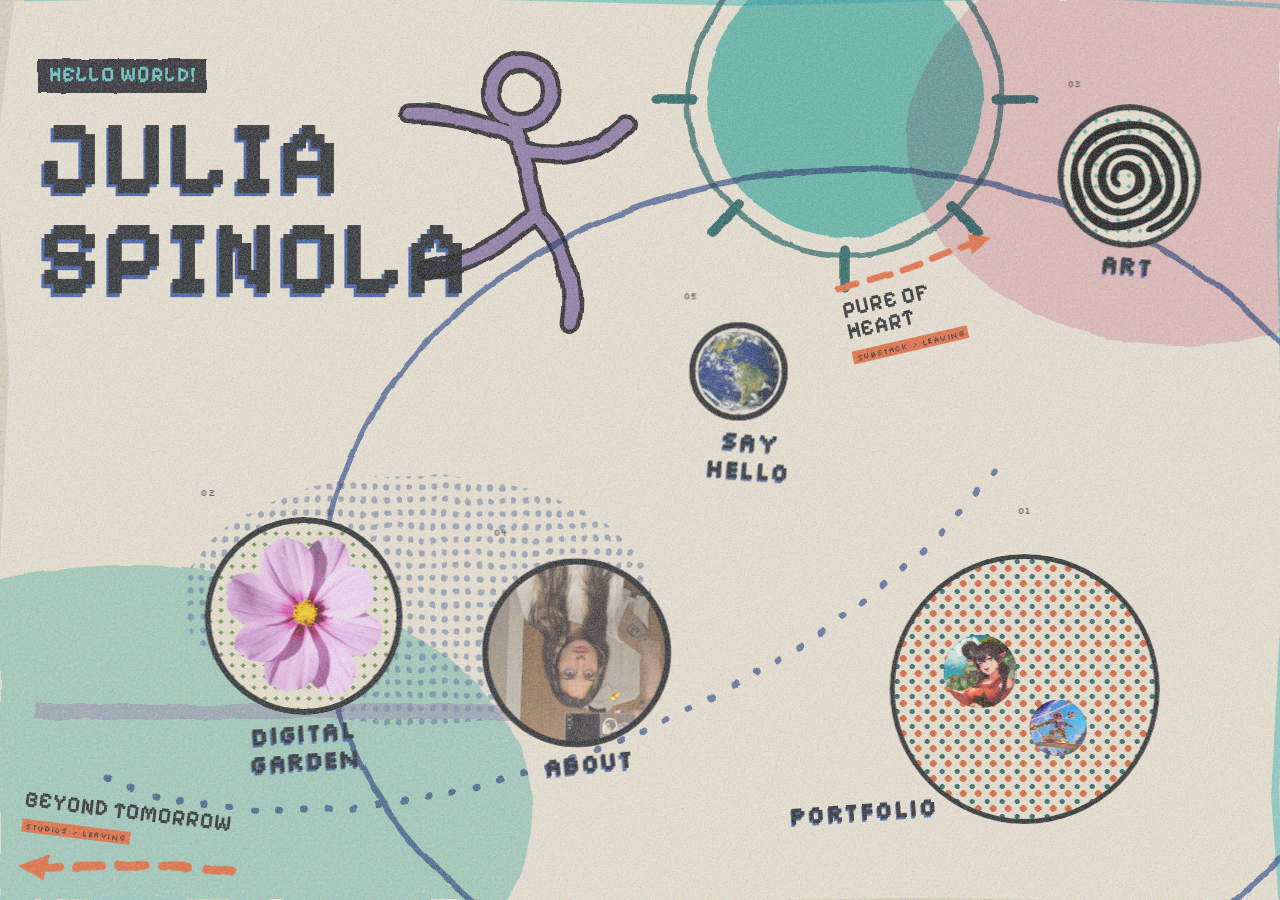
==== commit 2b25b6c6: "README cut to a file map; pink box removed" ====
--- a/index.html
+++ b/index.html
@@ -13,7 +13,7 @@
 <main class="poster" id="top">
   <div class="ground b"></div>
   <div class="ground"></div>
-  <!-- BIG PRINTED SHAPES: the colour on this page is printed, not painted on the field -->
+  <!-- BIG PRINTED SHAPES -->
   <div class="riso m" aria-hidden="true">
     <svg viewBox="0 0 390 844" preserveAspectRatio="none" filter="url(#marker)">
       <defs><pattern id="rdm" width="12" height="12" patternUnits="userSpaceOnUse">
@@ -35,7 +35,7 @@
     </svg>
   </div>
 
-  <!-- THE SUN: her name is the thing everything goes round -->
+  <!-- THE SUN -->
   <div class="sun" aria-hidden="true">
     <svg viewBox="0 0 400 400" filter="url(#marker)">
       <g class="rays" fill="none" stroke="#17646B" stroke-width="10" stroke-linecap="round">
@@ -48,7 +48,7 @@
     </svg>
   </div>
 
-  <!-- ORBIT SCRAWL: marker, not maths -->
+  <!-- ORBIT SCRAWL -->
   <div class="scrawl m" aria-hidden="true">
     <svg viewBox="0 0 390 844" preserveAspectRatio="none" filter="url(#marker)">
       <g fill="none" stroke="#2B4EA2" stroke-linecap="round" opacity=".8">
@@ -72,7 +72,7 @@
     <span class="hid">Julia Spinola</span>
   </h1>
 
-  <!-- the figure, over the type, unbothered -->
+  <!-- the figure -->
   <div class="figure" aria-hidden="true">
     <svg viewBox="0 0 300 270" filter="url(#marker)">
       <g fill="none" stroke-linecap="round" stroke-linejoin="round">
@@ -95,8 +95,6 @@
       </g>
     </svg>
   </div>
-
-  <p class="say">welcome to my space :)</p>
 
   <ul class="bodies">
     <li class="body" id="b-portfolio">
--- a/css/home.css
+++ b/css/home.css
@@ -45,10 +45,6 @@
 .scrawl.d{display:none}
 
 /* ── ONE LINE FROM JULIA ─────────────────────────────────────────────────── */
-.say{position:absolute;z-index:9;left:4%;top:25.5%;width:54%;margin:0;background:var(--pink);
-  mix-blend-mode:multiply;transform:rotate(-1.5deg);padding:.85em .9em 1em;border:2.5px solid var(--ink);
-  font-size:11px;line-height:1.4;letter-spacing:.02em;font-weight:700;text-transform:uppercase}
-.say b{display:block;font-family:var(--micro);font-weight:400;font-size:8px;letter-spacing:.1em;opacity:.9;margin-bottom:.5em}
 
 /* ── BODIES ──────────────────────────────────────────────────────────────── */
 .bodies{position:absolute;inset:0;z-index:10;margin:0;padding:0;list-style:none}
@@ -57,6 +53,9 @@
   will-change:transform}
 .body>a{display:block;position:absolute;inset:0;text-decoration:none;color:var(--ink);outline:none;
   -webkit-tap-highlight-color:transparent}
+/* invisible hit pad — the small planets were a dartboard without it.
+   Grows with the planet but never smaller than a fingertip. */
+.body>a::after{content:"";position:absolute;inset:calc(-1 * max(18px, 9%));border-radius:50%}
 .disc{position:absolute;inset:0;border-radius:50%;transition:transform .2s cubic-bezier(.34,1.8,.5,1)}
 .body>a:hover .disc,.body>a:focus-visible .disc{transform:scale(1.07) rotate(7deg)}
 .lab{position:absolute;left:var(--lx,50%);top:var(--ly,100%);
@@ -82,11 +81,11 @@
   background-image:radial-gradient(var(--teal) 24%,transparent 26%),radial-gradient(var(--coral) 30%,transparent 32%);
   background-size:15px 15px,15px 15px;background-position:0 0,6px 7px;background-blend-mode:multiply,multiply;
   box-shadow:inset 0 0 0 5px var(--ink)}
-.moon{position:absolute;width:16%;height:16%;border-radius:50%;overflow:hidden;
+.moon{position:absolute;width:27%;height:27%;border-radius:50%;overflow:hidden;
   box-shadow:inset 0 0 0 4px var(--ink);animation:drift 7s ease-in-out infinite alternate;z-index:2}
 .moon img{width:100%;height:100%;object-fit:cover;filter:contrast(1.1) saturate(1.2)}
-.moon.m1{left:26%;top:37%}
-.moon.m2{left:50%;top:57%;width:12%;height:12%;animation-duration:9s;animation-delay:-3s}
+.moon.m1{left:20%;top:30%}
+.moon.m2{left:52%;top:54%;width:21%;height:21%;animation-duration:9s;animation-delay:-3s}
 @keyframes drift{from{transform:translate(0,0)}to{transform:translate(7px,-9px)}}
 .m-photo{overflow:hidden;box-shadow:inset 0 0 0 6px var(--ink)}
 .m-photo::after{content:"";position:absolute;inset:0;border-radius:50%;box-shadow:inset 0 0 0 6px var(--ink)}
@@ -117,7 +116,7 @@
 #b-about     {--x:22%;--y:47%;--s:calc(30*var(--u));  --lx:70%;--ly:-20%;--lr:-6deg; --nx:99%;--ny:10%}
 #b-contact   {--x:50%;--y:44%;--s:calc(19*var(--u));  --lx:50%;--ly:106%;--lr:4deg;--lf:calc(4.4*var(--u)); --nx:6%;--ny:-30%}
 #b-garden    {--x:21%;--y:64%;--s:calc(31*var(--u));  --lx:60%;--ly:101%;--lr:-4deg;--nx:2%;--ny:-14%}
-#b-portfolio {--x:79%;--y:88%;--s:calc(80*var(--u));  --lx:38%;--ly:14%;--lr:-4deg;--lf:calc(9.4*var(--u));  --nx:20%;--ny:6%}
+#b-portfolio {--x:79%;--y:88%;--s:calc(40*var(--u));  --lx:-6%;--ly:88%;--lr:-4deg;--lf:calc(6.2*var(--u));  --nx:50%;--ny:-16%}
 #g-sub {--x:76%;--y:60%;--s:calc(42*var(--u));--gr:-13deg}
 #g-bts {--x:18%;--y:90%;--s:calc(35*var(--u));--gr:187deg}
 
@@ -129,7 +128,6 @@
   .nm{font-size:8.2vw;line-height:.96}
   .sub{left:3.2%;top:38.5%;font-size:10px}
   .figure{left:27%;top:5%;width:26vw}
-  .say{left:3.2%;top:42.5%;width:26%;font-size:12px}
   .scrawl.m,.riso.m{display:none}.scrawl.d,.riso.d{display:block}
   .lab{--lf:2.7vmin}
   .gone .tag{--gf:2.5vmin}
@@ -138,7 +136,7 @@
   #b-contact   {--x:58%;--y:42%;--s:11vmin; --lx:60%;--ly:107%;--lr:4deg;--lf:2.3vmin;--nx:2%;--ny:-32%}
   #b-about     {--x:45%;--y:72%;--s:21vmin; --lx:56%;--ly:101%;--lr:-6deg; --nx:10%;--ny:-17%}
   #b-garden    {--x:24%;--y:69%;--s:22vmin; --lx:50%;--ly:102%;--lr:-4deg;--nx:2%;--ny:-15%}
-  #b-portfolio {--x:87%;--y:73%;--s:60vmin; --lx:41%;--ly:19%;--lr:-4deg;--lf:9vmin;--nx:24%;--ny:9%}
+  #b-portfolio {--x:80%;--y:76%;--s:30vmin; --lx:-10%;--ly:90%;--lr:-4deg;--lf:5.4vmin;--nx:50%;--ny:-18%}
   #g-sub {--x:72%;--y:33%;--s:18vmin;--gr:-13deg}
   #g-bts {--x:10%;--y:94%;--s:24vmin;--gr:187deg}
 }
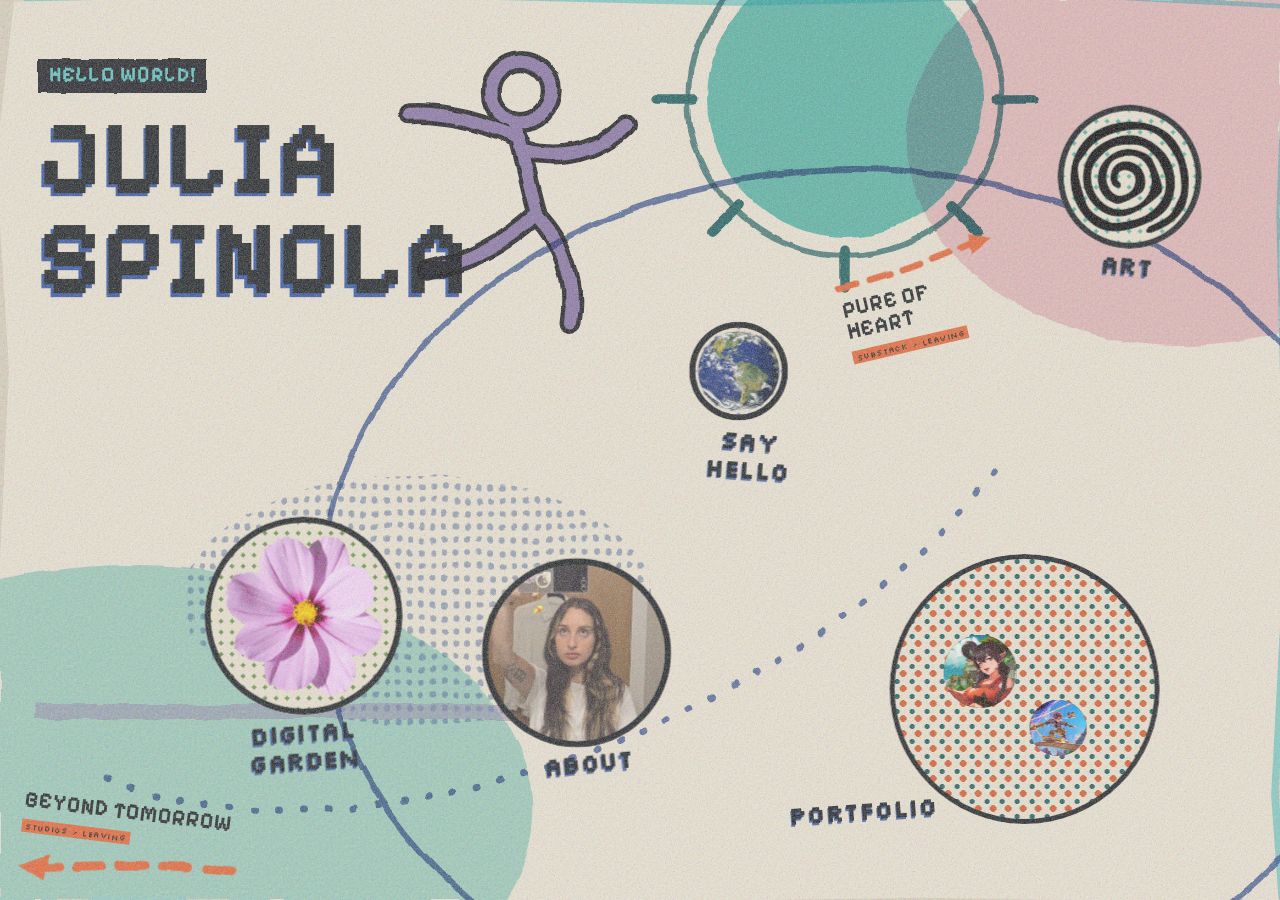
==== commit d82eb7bf: "Planet numbers removed" ====
--- a/index.html
+++ b/index.html
@@ -104,7 +104,6 @@
         <span class="moon m2"><img src="/assets/img/duskfade.jpg" alt=""></span>
         <svg class="ring" viewBox="0 0 100 100" aria-hidden="true"><circle cx="50" cy="50" r="47"/></svg>
         <span class="lab" data-t="Portfolio">Portfolio</span>
-        <i class="n">01</i>
       </a>
     </li>
 
@@ -115,7 +114,6 @@
         <span class="lab" data-t="Digital
 Garden">Digital
 Garden</span>
-        <i class="n">02</i>
       </a>
     </li>
 
@@ -124,16 +122,14 @@
         <span class="disc m-cut" style="--tint:var(--aqua)"><img src="/assets/img/art.png" alt=""></span>
         <svg class="ring" viewBox="0 0 100 100" aria-hidden="true"><circle cx="50" cy="50" r="47"/></svg>
         <span class="lab" data-t="Art">Art</span>
-        <i class="n">03</i>
       </a>
     </li>
 
     <li class="body" id="b-about">
       <a href="/about/">
-        <span class="disc m-photo"><img src="/assets/img/julia.jpg" alt="Julia, photographed upside down with a flash"></span>
+        <span class="disc m-photo"><img src="/assets/img/julia-v2.jpg" alt="Julia, photographed upside down with a flash"></span>
         <svg class="ring" viewBox="0 0 100 100" aria-hidden="true"><circle cx="50" cy="50" r="47"/></svg>
         <span class="lab" data-t="About">About</span>
-        <i class="n">04</i>
       </a>
     </li>
 
@@ -142,7 +138,6 @@
         <span class="disc m-cut" style="--tint:var(--lilac)"><img src="/assets/img/contactsandsocials.png" alt=""></span>
         <svg class="ring" viewBox="0 0 100 100" aria-hidden="true"><circle cx="50" cy="50" r="47"/></svg>
         <span class="lab" data-t="Say hello">Say hello</span>
-        <i class="n">05</i>
       </a>
     </li>
   </ul>
